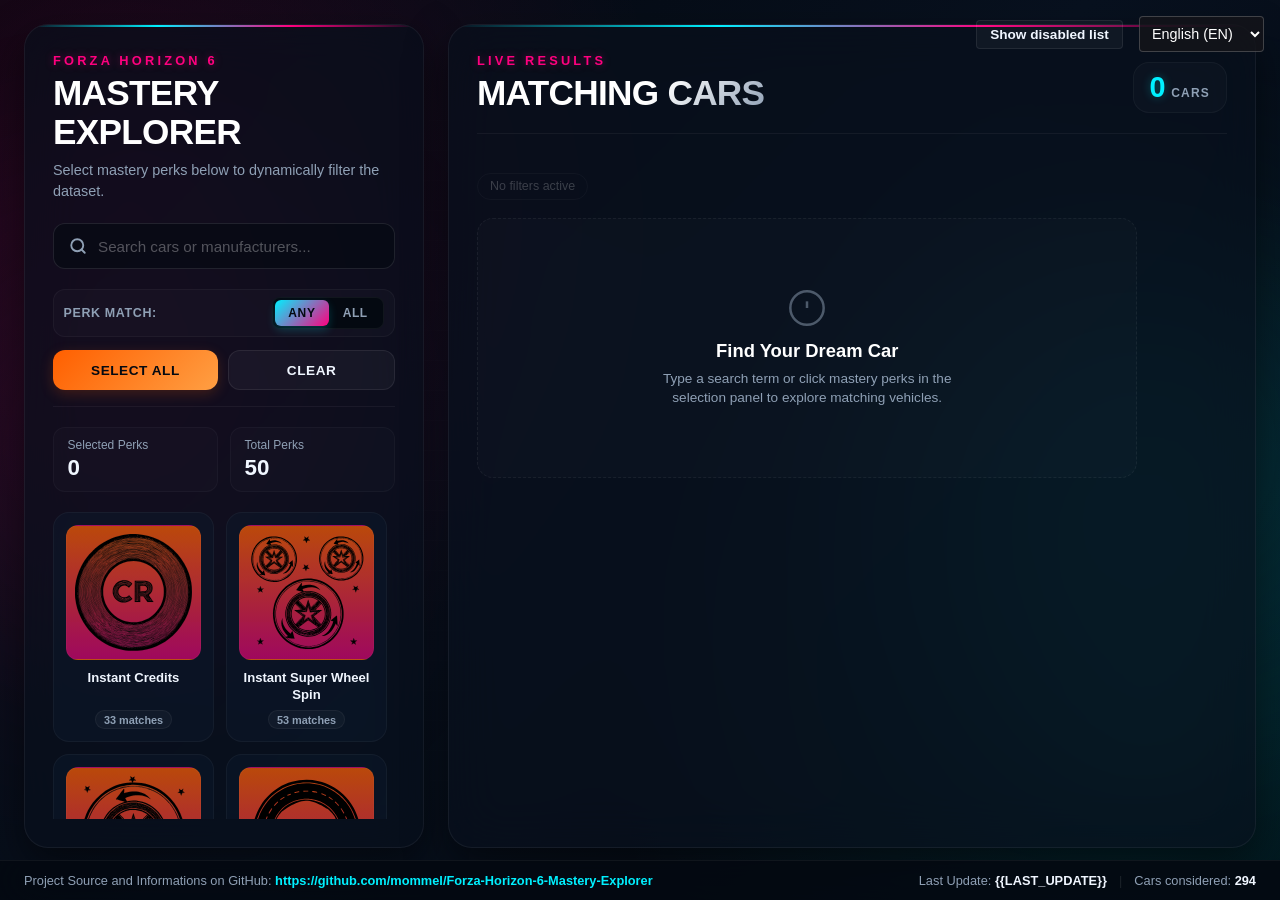
==== src/index.html @ f473c802 "feat: implement car hiding feature using local storage" ====
<!DOCTYPE html>
<html lang="en">

<head>
  <meta charset="UTF-8">
  <meta name="viewport" content="width=device-width, initial-scale=1.0">
  <title data-i18n="ui.appTitle">Forza Horizon 6 Mastery Explorer</title>
  <link rel="stylesheet" href="./styles.css">
</head>

<body>
  <div class="background-glow background-glow-left"></div>
  <div class="background-glow background-glow-right"></div>

  <div class="language-select-container">
    <button id="show-disabled-list" class="toolbar-button-secondary" data-i18n="ui.showDisabledList" style="margin-right: 0.75rem; padding: 0.4rem 0.8rem; border-radius: 4px; font-size: 0.85rem; cursor: pointer; font-family: 'Outfit', sans-serif; font-weight: 600;">Show disabled list</button>
    <select id="language-select" aria-label="Select language">
      <option value="en">English (EN)</option>
      <option value="de">Deutsch (DE)</option>
      <option value="it">Italiano (IT)</option>
      <option value="jp">日本語 (JP)</option>
      <option value="es">Español (ES)</option>
      <option value="cn">中文 (CN)</option>
    </select>
  </div>

  <main class="app-shell">
    <section class="panel selection-panel">
      <div class="panel-header">
        <p class="eyebrow" data-i18n="ui.appTitle">Forza Horizon 6</p>
        <h1 data-i18n="ui.appSubtitle">Mastery Explorer</h1>
        <p class="panel-copy" data-i18n="ui.appDescription">
          Select mastery perks below to dynamically filter the dataset.
        </p>
      </div>

      <div class="search-container">
        <input type="search" id="car-search" placeholder="Search cars or manufacturers..."
          data-i18n-placeholder="ui.searchPlaceholder" aria-label="Search cars">
        <svg class="search-icon" viewBox="0 0 24 24" width="18" height="18" fill="none" stroke="currentColor"
          stroke-width="2.5" stroke-linecap="round" stroke-linejoin="round">
          <circle cx="11" cy="11" r="8"></circle>
          <line x1="21" y1="21" x2="16.65" y2="16.65"></line>
        </svg>
      </div>

      <div class="toolbar-section">
        <div class="filter-mode-container">
          <span class="mode-label" data-i18n="ui.perkMatch">Perk Match:</span>
          <div class="toggle-group" role="radiogroup" aria-label="Filter match mode">
            <button id="mode-any" class="toggle-button active" type="button" role="radio" aria-checked="true"
              data-i18n="ui.modeAny">ANY</button>
            <button id="mode-all" class="toggle-button" type="button" role="radio" aria-checked="false"
              data-i18n="ui.modeAll">ALL</button>
          </div>
        </div>
        <div class="selection-toolbar">
          <button id="select-all" class="toolbar-button" type="button" data-i18n="ui.selectAll">Select All</button>
          <button id="clear-all" class="toolbar-button toolbar-button-secondary" type="button"
            data-i18n="ui.clearAll">Clear</button>
        </div>
      </div>

      <div class="selection-stats">
        <div class="stat-chip">
          <span class="stat-label" data-i18n="ui.selectedPerks">Selected Perks</span>
          <strong id="active-count">0</strong>
        </div>
        <div class="stat-chip">
          <span class="stat-label" data-i18n="ui.totalPerks">Total Perks</span>
          <strong id="total-icons">0</strong>
        </div>
      </div>

      <div id="icon-grid" class="icon-grid" aria-label="Mastery selection buttons"></div>
    </section>

    <section class="panel output-panel">
      <div class="panel-header output-header">
        <div>
          <p class="eyebrow" data-i18n="ui.liveResults">Live Results</p>
          <h2 data-i18n="ui.matchingCars">Matching Cars</h2>
        </div>
        <div class="results-summary">
          <span id="results-count">0</span>
          <small data-i18n="ui.cars">cars</small>
        </div>
      </div>

      <div id="active-filters" class="active-filters"></div>
      <div id="results" class="results-grid"></div>
    </section>
  </main>

  <div id="disabled-cars-overlay" class="panel-overlay" style="display: none;"></div>
  <div id="disabled-cars-panel" class="panel selection-panel" style="display: none; position: fixed; top: 50%; left: 50%; transform: translate(-50%, -50%); z-index: 101; max-height: 80vh; overflow-y: auto; width: 500px; box-shadow: var(--shadow);">
    <div class="panel-header" style="display: flex; justify-content: space-between; align-items: center; margin-bottom: 1rem;">
      <div>
        <p class="eyebrow" data-i18n="ui.appTitle">Forza Horizon 6</p>
        <h2 data-i18n="ui.disabledCars" style="font-size: 1.5rem;">Disabled Cars</h2>
      </div>
      <button id="close-disabled-list" style="background: none; border: none; color: var(--muted); font-size: 2rem; cursor: pointer; transition: color 0.2s ease;">&times;</button>
    </div>
    <div id="disabled-cars-list" style="display: flex; flex-direction: column; gap: 0.5rem;"></div>
  </div>

  <template id="car-card-template">
    <article class="car-card">
      <div class="car-card-info">
        <h3 class="car-name"></h3>
        <div class="car-year"></div>
      </div>
      <div class="car-masteries-container">
        <h4 class="mastery-grid-title" data-i18n="ui.carMasteryTree">Car Mastery Tree</h4>
        <div class="car-masteries" aria-label="Car masteries grid"></div>
      </div>
    </article>
  </template>

  <footer class="app-footer">
    <div class="footer-left">
      <span data-i18n="ui.projectSource">Project Source and Informations on GitHub:</span>
      <a href="https://github.com/mommel/Forza-Horizon-6-Mastery-Explorer" target="_blank" rel="noopener">
        https://github.com/mommel/Forza-Horizon-6-Mastery-Explorer
      </a>
    </div>
    <div class="footer-right">
      <span><span data-i18n="ui.lastUpdate">Last Update:</span> <strong>{{LAST_UPDATE}}</strong></span>
      <span class="footer-separator">|</span>
      <span><span data-i18n="ui.carsConsidered">Cars considered:</span> <strong id="footer-car-count">0</strong></span>
    </div>
  </footer>

  <script type="module" src="./app.js"></script>
</body>

</html>
---- src/styles.css ----
:root {
  color-scheme: dark;
  --bg: #040911;
  --bg-panel: rgba(8, 16, 28, 0.65);
  --bg-card: rgba(14, 28, 48, 0.45);
  --bg-tile: rgba(20, 38, 64, 0.5);
  --border-light: rgba(0, 240, 255, 0.1);
  --border-strong: rgba(0, 240, 255, 0.25);
  --text: #f0f6ff;
  --muted: #8fa0b5;
  --neon-orange: #ff5f00;
  --neon-orange-rgb: 255, 95, 0;
  --neon-cyan: #00f0ff;
  --neon-cyan-rgb: 0, 240, 255;
  --neon-pink: #ff007f;
  --neon-pink-rgb: 255, 0, 127;
  --gold: #ffcc00;

  --shadow: 0 16px 40px rgba(0, 0, 0, 0.5);
  --neon-glow-cyan: 0 0 15px rgba(0, 240, 255, 0.35);
  --neon-glow-orange: 0 0 15px rgba(255, 95, 0, 0.35);
  --neon-glow-pink: 0 0 15px rgba(255, 0, 127, 0.35);

  --radius-xl: 24px;
  --radius-lg: 16px;
  --radius-md: 12px;
  --radius-sm: 8px;
  --selection-width: 400px;
  --card-padding: 1.15rem;
  --mastery-width: 170px;
  --card-width: calc(var(--mastery-width) + (var(--card-padding) * 2));
}

* {
  box-sizing: border-box;
  margin: 0;
  padding: 0;
}

body {
  font-family: 'Inter', -apple-system, BlinkMacSystemFont, "Segoe UI", Roboto, sans-serif;
  background-color: var(--bg);
  background-image:
    radial-gradient(circle at 10% 20%, rgba(255, 0, 127, 0.12) 0%, transparent 40%),
    radial-gradient(circle at 90% 80%, rgba(0, 240, 255, 0.12) 0%, transparent 40%),
    linear-gradient(135deg, #03070d 0%, #08111f 50%, #03070d 100%);
  color: var(--text);
  height: 100vh;
  min-height: 100vh;
  overflow: hidden;
  position: relative;
  display: flex;
  flex-direction: column;
}

/* Carbon grid texture background */
body::before {
  content: "";
  position: fixed;
  inset: 0;
  background:
    linear-gradient(rgba(255, 255, 255, 0.015) 1px, transparent 1px),
    linear-gradient(90deg, rgba(255, 255, 255, 0.015) 1px, transparent 1px);
  background-size: 30px 30px;
  mask-image: radial-gradient(circle at center, black, transparent 80%);
  pointer-events: none;
  z-index: 1;
}

/* Ambient glow blobs */
.background-glow {
  position: fixed;
  width: 45rem;
  height: 45rem;
  border-radius: 50%;
  filter: blur(100px);
  opacity: 0.25;
  pointer-events: none;
  z-index: 0;
  animation: float-glow 20s infinite alternate ease-in-out;
}

.background-glow-left {
  left: -15rem;
  top: 10%;
  background: radial-gradient(circle, rgba(255, 0, 127, 0.5) 0%, transparent 70%);
}

.background-glow-right {
  right: -15rem;
  bottom: 10%;
  background: radial-gradient(circle, rgba(0, 240, 255, 0.5) 0%, transparent 70%);
  animation-delay: -10s;
}

@keyframes float-glow {
  0% {
    transform: translate(0, 0) scale(1);
  }

  100% {
    transform: translate(50px, 30px) scale(1.1);
  }
}

/* Main Layout Shell */
.app-shell {
  position: relative;
  z-index: 2;
  display: grid;
  grid-template-columns: var(--selection-width) minmax(0, 1fr);
  gap: 1.5rem;
  flex: 1;
  min-height: 0;
  padding: 1.5rem 1.5rem 0.75rem 1.5rem;
  box-sizing: border-box;
}

/* Glassmorphic Panel Design */
.panel {
  position: relative;
  background: var(--bg-panel);
  backdrop-filter: blur(25px);
  -webkit-backdrop-filter: blur(25px);
  border: 1px solid rgba(255, 255, 255, 0.06);
  border-radius: var(--radius-xl);
  box-shadow: var(--shadow);
  overflow: hidden;
  display: flex;
  flex-direction: column;
  height: 100%;
  min-height: 0;
}

/* Premium gradient top-glow line on panels */
.panel::before {
  content: "";
  position: absolute;
  top: 0;
  left: 0;
  right: 0;
  height: 2px;
  background: linear-gradient(90deg, transparent, var(--neon-cyan), var(--neon-pink), transparent);
  pointer-events: none;
}

.selection-panel {
  padding: 1.75rem;
}

.output-panel {
  padding: 1.75rem 1.75rem 1.5rem 1.75rem;
}

/* Typography */
.panel-header {
  margin-bottom: 1.25rem;
}

.eyebrow {
  font-family: 'Outfit', sans-serif;
  font-size: 0.8rem;
  font-weight: 800;
  text-transform: uppercase;
  letter-spacing: 0.25em;
  color: var(--neon-pink);
  margin-bottom: 0.4rem;
  text-shadow: 0 0 8px rgba(255, 0, 127, 0.4);
}

h1,
h2 {
  font-family: 'Outfit', sans-serif;
  font-weight: 900;
  font-size: 2.2rem;
  line-height: 1.1;
  letter-spacing: -0.02em;
  text-transform: uppercase;
  background: linear-gradient(135deg, #ffffff 60%, var(--muted));
  -webkit-background-clip: text;
  -webkit-text-fill-color: transparent;
}

.panel-copy {
  font-size: 0.9rem;
  color: var(--muted);
  line-height: 1.5;
  margin-top: 0.5rem;
}

/* Search Bar styling */
.search-container {
  position: relative;
  margin-bottom: 1.25rem;
}

.search-container input {
  width: 100%;
  padding: 0.85rem 1rem 0.85rem 2.75rem;
  border-radius: var(--radius-md);
  border: 1px solid rgba(255, 255, 255, 0.1);
  background: rgba(4, 9, 17, 0.6);
  color: var(--text);
  font-family: inherit;
  font-size: 0.95rem;
  transition: all 0.25s ease;
}

.search-container input:focus {
  outline: none;
  border-color: var(--neon-cyan);
  box-shadow: 0 0 0 1px var(--neon-cyan), 0 0 15px rgba(0, 240, 255, 0.15);
  background: rgba(8, 16, 28, 0.8);
}

.search-container input::placeholder {
  color: rgba(255, 255, 255, 0.3);
}

.search-icon {
  position: absolute;
  left: 1rem;
  top: 50%;
  transform: translateY(-50%);
  color: var(--muted);
  pointer-events: none;
  transition: color 0.25s ease;
}

.search-container input:focus+.search-icon {
  color: var(--neon-cyan);
  filter: drop-shadow(0 0 4px rgba(0, 240, 255, 0.4));
}

/* Toolbar Controls Section */
.toolbar-section {
  display: flex;
  flex-direction: column;
  gap: 0.85rem;
  margin-bottom: 1.25rem;
  padding-bottom: 1rem;
  border-bottom: 1px solid rgba(255, 255, 255, 0.05);
}

/* Filter Mode Toggle (ANY vs ALL) */
.filter-mode-container {
  display: flex;
  justify-content: space-between;
  align-items: center;
  background: rgba(255, 255, 255, 0.02);
  border: 1px solid rgba(255, 255, 255, 0.04);
  padding: 0.45rem 0.6rem;
  border-radius: var(--radius-md);
}

.mode-label {
  font-family: 'Outfit', sans-serif;
  font-weight: 700;
  font-size: 0.78rem;
  text-transform: uppercase;
  color: var(--muted);
  letter-spacing: 0.05em;
}

.toggle-group {
  display: flex;
  background: #040911;
  padding: 2px;
  border-radius: var(--radius-sm);
  border: 1px solid rgba(255, 255, 255, 0.05);
}

.toggle-button {
  background: transparent;
  border: none;
  color: var(--muted);
  padding: 0.35rem 0.85rem;
  font-family: 'Outfit', sans-serif;
  font-weight: 800;
  font-size: 0.75rem;
  letter-spacing: 0.05em;
  border-radius: calc(var(--radius-sm) - 2px);
  cursor: pointer;
  transition: all 0.2s cubic-bezier(0.4, 0, 0.2, 1);
}

.toggle-button.active {
  background: linear-gradient(135deg, var(--neon-cyan), var(--neon-pink));
  color: #040911;
  box-shadow: 0 4px 10px rgba(0, 240, 255, 0.2);
}

/* Selection Buttons (Select All / Clear) */
.selection-toolbar {
  display: flex;
  gap: 0.65rem;
}

.toolbar-button {
  flex: 1;
  border: none;
  outline: none;
  font-family: 'Outfit', sans-serif;
  font-weight: 800;
  font-size: 0.85rem;
  text-transform: uppercase;
  letter-spacing: 0.04em;
  padding: 0.7rem;
  border-radius: var(--radius-md);
  cursor: pointer;
  transition: all 0.2s ease;
  background: linear-gradient(135deg, var(--neon-orange), #ff9f43);
  color: #040911;
  box-shadow: 0 4px 14px rgba(255, 95, 0, 0.2);
}

.toolbar-button:hover {
  transform: translateY(-1.5px);
  box-shadow: 0 6px 18px rgba(255, 95, 0, 0.35);
}

.toolbar-button-secondary {
  background: rgba(255, 255, 255, 0.04);
  border: 1px solid rgba(255, 255, 255, 0.08);
  color: var(--text);
  box-shadow: none;
}

.toolbar-button-secondary:hover {
  background: rgba(255, 255, 255, 0.08);
  border-color: rgba(255, 255, 255, 0.15);
  box-shadow: none;
}

/* Selection Stats Grid */
.selection-stats {
  display: flex;
  gap: 0.75rem;
  margin-bottom: 1.25rem;
}

.stat-chip {
  flex: 1;
  padding: 0.65rem 0.85rem;
  border-radius: var(--radius-md);
  border: 1px solid rgba(255, 255, 255, 0.03);
  background: rgba(255, 255, 255, 0.015);
  display: flex;
  flex-direction: column;
}

.stat-label {
  font-size: 0.75rem;
  color: var(--muted);
  margin-bottom: 0.15rem;
}

.stat-chip strong {
  font-family: 'Outfit', sans-serif;
  font-size: 1.4rem;
  font-weight: 800;
  color: var(--text);
}

/* Perk Selection Icons Grid */
.icon-grid {
  display: grid;
  grid-template-columns: repeat(2, minmax(0, 1fr));
  gap: 0.75rem;
  flex: 1 1 0%;
  min-height: 0;
  overflow-y: auto;
  padding-right: 0.5rem;
  align-content: start;
}

.icon-button {
  position: relative;
  display: flex;
  flex-direction: column;
  border: 1px solid rgba(255, 255, 255, 0.04);
  border-radius: var(--radius-lg);
  background: var(--bg-card);
  color: var(--text);
  text-align: left;
  padding: 0.75rem;
  cursor: pointer;
  transition: all 0.25s cubic-bezier(0.4, 0, 0.2, 1);
  animation: slide-in-element 0.4s ease both;
}

.icon-button::before {
  content: "";
  position: absolute;
  inset: 0;
  border-radius: inherit;
  border: 1px solid transparent;
  pointer-events: none;
  transition: all 0.25s ease;
}

.icon-button:hover {
  transform: translateY(-2px);
  background: rgba(20, 38, 64, 0.35);
  box-shadow: 0 8px 24px rgba(0, 0, 0, 0.3);
}

.icon-button:hover::before {
  border-color: rgba(0, 240, 255, 0.2);
}

/* Active buttons in Left Selection grid */
.icon-button.active {
  background: linear-gradient(180deg, rgba(255, 95, 0, 0.12), rgba(255, 0, 127, 0.05)), var(--bg-card);
  box-shadow: 0 10px 25px rgba(255, 95, 0, 0.15);
}

.icon-button.active::before {
  border-color: var(--neon-orange);
}

.icon-button img {
  width: 100%;
  aspect-ratio: 1;
  object-fit: contain;
  border-radius: var(--radius-md);
  background: linear-gradient(180deg, rgba(255, 94, 0, 0.719), rgba(255, 0, 128, 0.61)), var(--bg-card);
  border: 1px solid rgba(255, 255, 255, 0.03);
  padding: 0.5rem;
  transition: transform 0.25s ease;
}

.icon-button:hover img {
  transform: scale(1.04);
}

.icon-button.active img {
  border-color: rgba(255, 95, 0, 0.25);
  box-shadow: var(--neon-glow-orange);
}

.icon-copy {
  display: flex;
  justify-content: center;
  text-align: center;
  margin-top: 0.65rem;
  width: 100%;
}

.icon-copy>div {
  display: flex;
  flex-direction: column;
  align-items: center;
  width: 100%;
}

.icon-title {
  display: block;
  font-size: 0.82rem;
  font-weight: 700;
  line-height: 1.25;
  color: var(--text);
  min-height: 2.1rem;
  text-align: center;
}

.icon-meta {
  display: inline-block;
  margin-top: 0.4rem;
  padding: 0.15rem 0.5rem;
  border-radius: 99px;
  background: rgba(255, 255, 255, 0.03);
  border: 1px solid rgba(255, 255, 255, 0.05);
  color: var(--muted);
  font-size: 0.68rem;
  font-weight: 600;
}

.icon-button.active .icon-meta {
  background: rgba(255, 95, 0, 0.15);
  border-color: rgba(255, 95, 0, 0.2);
  color: #ffd8c2;
}

/* Output Panel Header & Stats */
.output-header {
  display: flex;
  justify-content: space-between;
  align-items: flex-end;
  gap: 1rem;
  border-bottom: 1px solid rgba(255, 255, 255, 0.05);
  padding-bottom: 1.25rem;
}

.results-summary {
  display: flex;
  align-items: baseline;
  gap: 0.35rem;
  background: rgba(255, 255, 255, 0.02);
  border: 1px solid rgba(255, 255, 255, 0.04);
  padding: 0.5rem 1rem;
  border-radius: var(--radius-lg);
}

.results-summary span {
  font-family: 'Outfit', sans-serif;
  font-size: 1.8rem;
  font-weight: 900;
  color: var(--neon-cyan);
  text-shadow: 0 0 10px rgba(0, 240, 255, 0.3);
}

.results-summary small {
  font-family: 'Outfit', sans-serif;
  font-size: 0.75rem;
  font-weight: 700;
  text-transform: uppercase;
  color: var(--muted);
  letter-spacing: 0.1em;
}

/* Filter Chips Area */
.active-filters {
  display: flex;
  flex-wrap: wrap;
  gap: 0.45rem;
  margin: 1rem 0;
  min-height: 2rem;
  align-items: center;
}

.filter-chip {
  display: inline-flex;
  align-items: center;
  gap: 0.45rem;
  padding: 0.35rem 0.75rem;
  border-radius: 99px;
  font-size: 0.78rem;
  font-weight: 600;
  font-family: inherit;
  border: 1px solid transparent;
  transition: all 0.2s ease;
}

.filter-chip.empty-hint {
  background: transparent;
  border-color: rgba(255, 255, 255, 0.03);
  color: rgba(255, 255, 255, 0.2);
  font-weight: 400;
}

.filter-chip.active-chip {
  background: rgba(0, 240, 255, 0.06);
  border-color: rgba(0, 240, 255, 0.15);
  color: #d1f8ff;
  cursor: pointer;
}

.filter-chip.search-chip {
  background: rgba(255, 0, 127, 0.06);
  border-color: rgba(255, 0, 127, 0.15);
  color: #ffdceb;
}

.filter-chip.active-chip:hover {
  background: rgba(0, 240, 255, 0.15);
  border-color: rgba(0, 240, 255, 0.3);
  transform: translateY(-1px);
}

.filter-chip.search-chip:hover {
  background: rgba(255, 0, 127, 0.15);
  border-color: rgba(255, 0, 127, 0.3);
}

.remove-filter-btn {
  font-size: 1rem;
  font-weight: bold;
  color: var(--muted);
  display: inline-block;
  line-height: 1;
}

.filter-chip.active-chip:hover .remove-filter-btn {
  color: #ffffff;
}

/* Results Grid Scroll Container */
.results-grid {
  display: grid;
  grid-template-columns: repeat(auto-fill, var(--card-width));
  gap: 1.25rem;
  flex: 1 1 0%;
  min-height: 0;
  overflow-y: auto;
  padding-right: 0.5rem;
  align-content: start;
}

.manufacturer-header {
  grid-column: 1 / -1;
  margin-top: 2.25rem;
  margin-bottom: 1.25rem;
  display: flex;
  flex-direction: column;
  gap: 0.5rem;
}

.manufacturer-header:first-of-type {
  margin-top: 0.75rem;
}

.manufacturer-title {
  font-family: 'Outfit', sans-serif;
  font-size: 2rem;
  font-weight: 900;
  text-transform: uppercase;
  color: #ffffff;
}

.manufacturer-underline {
  height: 8px;
  background-color: #ffffff;
  width: calc(3 * var(--card-width) + 2.5rem);
  max-width: 100%;
  border-radius: 4px;
}

/* Car Cards */
.car-card {
  display: flex;
  flex-direction: column;
  justify-content: space-between;
  width: var(--card-width);
  border-radius: var(--radius-lg);
  border: 1px solid rgba(255, 255, 255, 0.04);
  background: linear-gradient(180deg, rgba(255, 255, 255, 0.02) 0%, transparent 100%), var(--bg-card);
  padding: var(--card-padding);
  position: relative;
  transition: all 0.25s cubic-bezier(0.4, 0, 0.2, 1);
  animation: slide-in-element 0.35s ease both;
  box-sizing: border-box;
}

.car-card::before {
  content: "";
  position: absolute;
  inset: 0;
  border-radius: inherit;
  border: 1px solid transparent;
  pointer-events: none;
  transition: all 0.25s ease;
}

.car-card:hover {
  transform: scale(1.02);
  box-shadow: 0 12px 30px rgba(0, 0, 0, 0.4);
  background: var(--bg-tile);
}

.car-card:hover::before {
  border-color: rgba(255, 255, 255, 0.08);
}

/* Layout split inside car card */
.car-card-info {
  margin-bottom: 1.15rem;
}

.car-year {
  font-family: 'Outfit', sans-serif;
  font-weight: 800;
  font-size: 0.85rem;
  color: #ffd8c2;
  text-align: right;
  margin-top: 0.35rem;
}

.car-name {
  font-family: 'Outfit', sans-serif;
  font-weight: 700;
  font-size: 1.15rem;
  letter-spacing: -0.01em;
  color: #ffffff;
  line-height: 1.25;
}

/* Mastery grid section inside card */
.car-masteries-container {
  border-top: 1px solid rgba(255, 255, 255, 0.05);
  padding-top: 0.85rem;
}

.mastery-grid-title {
  font-family: 'Outfit', sans-serif;
  font-size: 0.68rem;
  font-weight: 800;
  text-transform: uppercase;
  color: var(--muted);
  letter-spacing: 0.08em;
  margin-bottom: 0.65rem;
}

/* 4x4 interactive grid style */
.car-masteries {
  display: grid;
  grid-template-columns: repeat(4, minmax(0, 1fr));
  gap: 6px;
  width: var(--mastery-width);
}

.mastery-slot {
  aspect-ratio: 1;
  border-radius: var(--radius-sm);
  display: flex;
  align-items: center;
  justify-content: center;
  position: relative;
  transition: all 0.2s cubic-bezier(0.4, 0, 0.2, 1);
  box-sizing: border-box;
  min-width: 0;
  overflow: hidden;
}

.mastery-slot.empty-slot {
  background: rgba(255, 255, 255, 0.01);
  border: 1px dashed rgba(255, 255, 255, 0.04);
}

.mastery-slot.empty-slot .empty-dot {
  width: 3px;
  height: 3px;
  background-color: rgba(255, 255, 255, 0.1);
  border-radius: 50%;
}

.mastery-slot.occupied {
  background: rgba(255, 255, 255, 0.85);
  border: 1px solid rgba(255, 255, 255, 0.3);
  cursor: pointer;
  box-shadow: inset 0 1px 2px rgba(255, 255, 255, 0.5), 0 2px 4px rgba(0, 0, 0, 0.1);
}

.mastery-slot.occupied img {
  width: 80%;
  height: 80%;
  object-fit: contain;
  padding: 2px;
  opacity: 0.8;
  transition: all 0.2s ease;
}

/* Highlight matching perks */
.mastery-slot.occupied.active {
  background: #ffd8c2;
  border-color: var(--neon-orange);
  box-shadow: 0 0 12px rgba(255, 95, 0, 0.4), inset 0 1px 2px rgba(255, 255, 255, 0.6);
}

.mastery-slot.occupied.active img {
  opacity: 1;
}

.mastery-slot.occupied:hover {
  transform: scale(1.12);
  z-index: 5;
  background: #ffffff;
  border-color: rgba(255, 255, 255, 0.5);
  box-shadow: 0 4px 10px rgba(0, 0, 0, 0.2);
}

.mastery-slot.occupied.active:hover {
  background: #ffc4a3;
  border-color: var(--neon-orange);
  box-shadow: 0 0 16px rgba(255, 95, 0, 0.6);
}

.mastery-slot.occupied:hover img {
  opacity: 1;
}

.asset-missing {
  opacity: 0.15;
}

/* Empty Welcoming State */
.empty-state {
  grid-column: 1 / -1;
  display: flex;
  align-items: center;
  justify-content: center;
  text-align: center;
  min-height: 260px;
  background: rgba(255, 255, 255, 0.015);
  border: 1px dashed rgba(255, 255, 255, 0.06);
  border-radius: var(--radius-lg);
  padding: 2rem;
}

.empty-state-content {
  display: flex;
  flex-direction: column;
  align-items: center;
  max-width: 320px;
}

.empty-state-icon {
  margin-bottom: 0.75rem;
  width: 40px;
  height: 40px;
  color: var(--muted);
  opacity: 0.5;
}

.empty-state strong {
  font-family: 'Outfit', sans-serif;
  font-size: 1.15rem;
  font-weight: 700;
  margin-bottom: 0.4rem;
  color: #ffffff;
}

.empty-state p {
  color: var(--muted);
  font-size: 0.85rem;
  line-height: 1.45;
}

/* Scrollbar Customization */
::-webkit-scrollbar {
  width: 6px;
  height: 6px;
}

::-webkit-scrollbar-thumb {
  background: rgba(255, 255, 255, 0.06);
  border-radius: 99px;
  border: 1px solid transparent;
  background-clip: padding-box;
}

::-webkit-scrollbar-thumb:hover {
  background: rgba(0, 240, 255, 0.2);
  border-radius: 99px;
}

::-webkit-scrollbar-track {
  background: transparent;
}

/* Animations */
@keyframes slide-in-element {
  from {
    opacity: 0;
    transform: translateY(15px);
  }

  to {
    opacity: 1;
    transform: translateY(0);
  }
}

/* Responsive Styles */
@media (max-width: 980px) {
  body {
    overflow: auto;
    height: auto;
  }

  .app-shell {
    grid-template-columns: 1fr;
    height: auto;
    max-height: none;
    padding: 1rem;
    gap: 1rem;
    flex: none;
  }

  .panel {
    height: auto;
    min-height: 0;
  }

  .selection-panel {
    max-height: none;
  }

  .icon-grid {
    max-height: 400px;
    overflow-y: auto;
  }

  .results-grid {
    max-height: 600px;
    overflow-y: auto;
  }

  .app-footer {
    flex-direction: column;
    gap: 0.75rem;
    text-align: center;
    padding: 1.25rem 1rem;
  }
}

@media (max-width: 600px) {
  .app-shell {
    padding: 0.75rem;
  }

  .selection-panel,
  .output-panel {
    padding: 1.25rem;
  }

  h1,
  h2 {
    font-size: 1.8rem;
  }

  .icon-grid {
    grid-template-columns: 1fr;
  }

  .results-grid {
    grid-template-columns: 1fr;
  }

  .toolbar-section {
    flex-direction: column;
  }
}

/* Footer styling */
.app-footer {
  position: relative;
  z-index: 3;
  width: 100%;
  padding: 0.75rem 1.5rem;
  background: rgba(4, 9, 17, 0.85);
  backdrop-filter: blur(25px);
  -webkit-backdrop-filter: blur(25px);
  border-top: 1px solid rgba(255, 255, 255, 0.05);
  display: flex;
  justify-content: space-between;
  align-items: center;
  font-size: 0.8rem;
  color: var(--muted);
  box-sizing: border-box;
  font-family: 'Outfit', sans-serif;
}

.app-footer a {
  color: var(--neon-cyan);
  text-decoration: none;
  font-weight: 700;
  transition: all 0.2s ease;
}

.app-footer a:hover {
  color: var(--neon-pink);
  text-shadow: 0 0 8px rgba(255, 0, 127, 0.5);
}

.footer-right {
  display: flex;
  align-items: center;
  gap: 0.75rem;
}

.footer-separator {
  color: rgba(255, 255, 255, 0.1);
}

.footer-right strong {
  color: var(--text);
}

.language-select-container {
  position: absolute;
  top: 1rem;
  right: 1rem;
  z-index: 100;
}

.language-select-container select {
  background: rgba(20, 20, 25, 0.8);
  color: #fff;
  border: 1px solid rgba(255, 255, 255, 0.2);
  padding: 0.5rem;
  border-radius: 4px;
  font-size: 0.9rem;
  cursor: pointer;
}
/* Disabled Cars Overlay */
.panel-overlay { position: fixed; inset: 0; background: rgba(0, 0, 0, 0.6); backdrop-filter: blur(5px); -webkit-backdrop-filter: blur(5px); z-index: 100; }

/* Hide Car Button */
.hide-car-btn { background: none; border: none; color: var(--muted); cursor: pointer; padding: 0.2rem; display: flex; align-items: center; justify-content: center; transition: all 0.2s ease; }
.hide-car-btn:hover { color: var(--neon-pink); transform: scale(1.1); }

.disabled-car-item { display: flex; align-items: center; justify-content: space-between; padding: 0.75rem 1rem; background: rgba(255, 255, 255, 0.03); border: 1px solid rgba(255, 255, 255, 0.05); border-radius: var(--radius-sm); }
.disabled-car-item .unhide-btn { background: none; border: none; color: var(--muted); cursor: pointer; padding: 0.3rem; display: flex; align-items: center; justify-content: center; transition: all 0.2s ease; }
.disabled-car-item .unhide-btn:hover { color: var(--neon-cyan); transform: scale(1.1); }
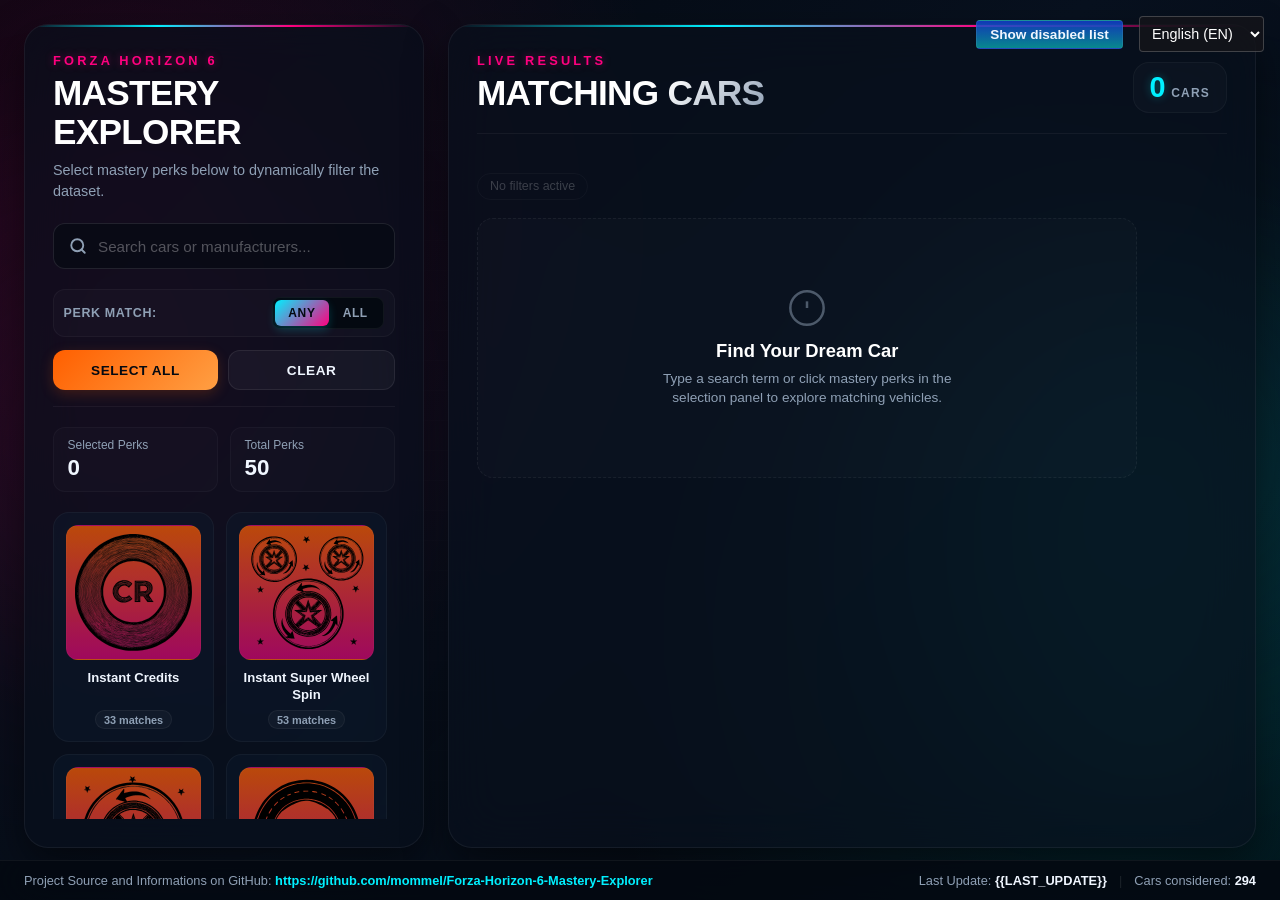
==== commit 07f518f9: "update style of disable cars button" ====
--- a/src/index.html
+++ b/src/index.html
@@ -13,7 +13,7 @@
   <div class="background-glow background-glow-right"></div>
 
   <div class="language-select-container">
-    <button id="show-disabled-list" class="toolbar-button-secondary" data-i18n="ui.showDisabledList" style="margin-right: 0.75rem; padding: 0.4rem 0.8rem; border-radius: 4px; font-size: 0.85rem; cursor: pointer; font-family: 'Outfit', sans-serif; font-weight: 600;">Show disabled list</button>
+    <button id="show-disabled-list" class="button-show-disabled-list toolbar-button-secondary" data-i18n="ui.showDisabledList">Show disabled list</button>
     <select id="language-select" aria-label="Select language">
       <option value="en">English (EN)</option>
       <option value="de">Deutsch (DE)</option>
--- a/src/styles.css
+++ b/src/styles.css
@@ -993,13 +993,73 @@
   font-size: 0.9rem;
   cursor: pointer;
 }
+
 /* Disabled Cars Overlay */
-.panel-overlay { position: fixed; inset: 0; background: rgba(0, 0, 0, 0.6); backdrop-filter: blur(5px); -webkit-backdrop-filter: blur(5px); z-index: 100; }
+.panel-overlay {
+  position: fixed;
+  inset: 0;
+  background: rgba(0, 0, 0, 0.6);
+  backdrop-filter: blur(5px);
+  -webkit-backdrop-filter: blur(5px);
+  z-index: 100;
+}
 
 /* Hide Car Button */
-.hide-car-btn { background: none; border: none; color: var(--muted); cursor: pointer; padding: 0.2rem; display: flex; align-items: center; justify-content: center; transition: all 0.2s ease; }
-.hide-car-btn:hover { color: var(--neon-pink); transform: scale(1.1); }
-
-.disabled-car-item { display: flex; align-items: center; justify-content: space-between; padding: 0.75rem 1rem; background: rgba(255, 255, 255, 0.03); border: 1px solid rgba(255, 255, 255, 0.05); border-radius: var(--radius-sm); }
-.disabled-car-item .unhide-btn { background: none; border: none; color: var(--muted); cursor: pointer; padding: 0.3rem; display: flex; align-items: center; justify-content: center; transition: all 0.2s ease; }
-.disabled-car-item .unhide-btn:hover { color: var(--neon-cyan); transform: scale(1.1); }
+.hide-car-btn {
+  background: none;
+  border: none;
+  color: var(--muted);
+  cursor: pointer;
+  padding: 0.2rem;
+  display: flex;
+  align-items: center;
+  justify-content: center;
+  transition: all 0.2s ease;
+}
+
+.hide-car-btn:hover {
+  color: var(--neon-pink);
+  transform: scale(1.1);
+}
+
+.disabled-car-item {
+  display: flex;
+  align-items: center;
+  justify-content: space-between;
+  padding: 0.75rem 1rem;
+  background: rgba(255, 255, 255, 0.03);
+  border: 1px solid rgba(255, 255, 255, 0.05);
+  border-radius: var(--radius-sm);
+}
+
+.disabled-car-item .unhide-btn {
+  background: none;
+  border: none;
+  color: var(--muted);
+  cursor: pointer;
+  padding: 0.3rem;
+  display: flex;
+  align-items: center;
+  justify-content: center;
+  transition: all 0.2s ease;
+}
+
+.disabled-car-item .unhide-btn:hover {
+  color: var(--neon-cyan);
+  transform: scale(1.1);
+}
+
+.button-show-disabled-list {
+  margin-right: 0.75rem;
+  padding: 0.4rem 0.8rem;
+  border-radius: 4px;
+  font-size: 0.85rem;
+  cursor: pointer;
+  font-weight: 600;
+  background: linear-gradient(180deg, rgba(19, 71, 241, 0.719), rgba(7, 209, 209, 0.61)), var(--bg-card);
+}
+
+.button-show-disabled-list:hover {
+  background: linear-gradient(180deg, rgba(19, 171, 241, 0.719), rgba(185, 60, 60, 0.61)), var(--bg-card);
+  transform: scale(1.1);
+}
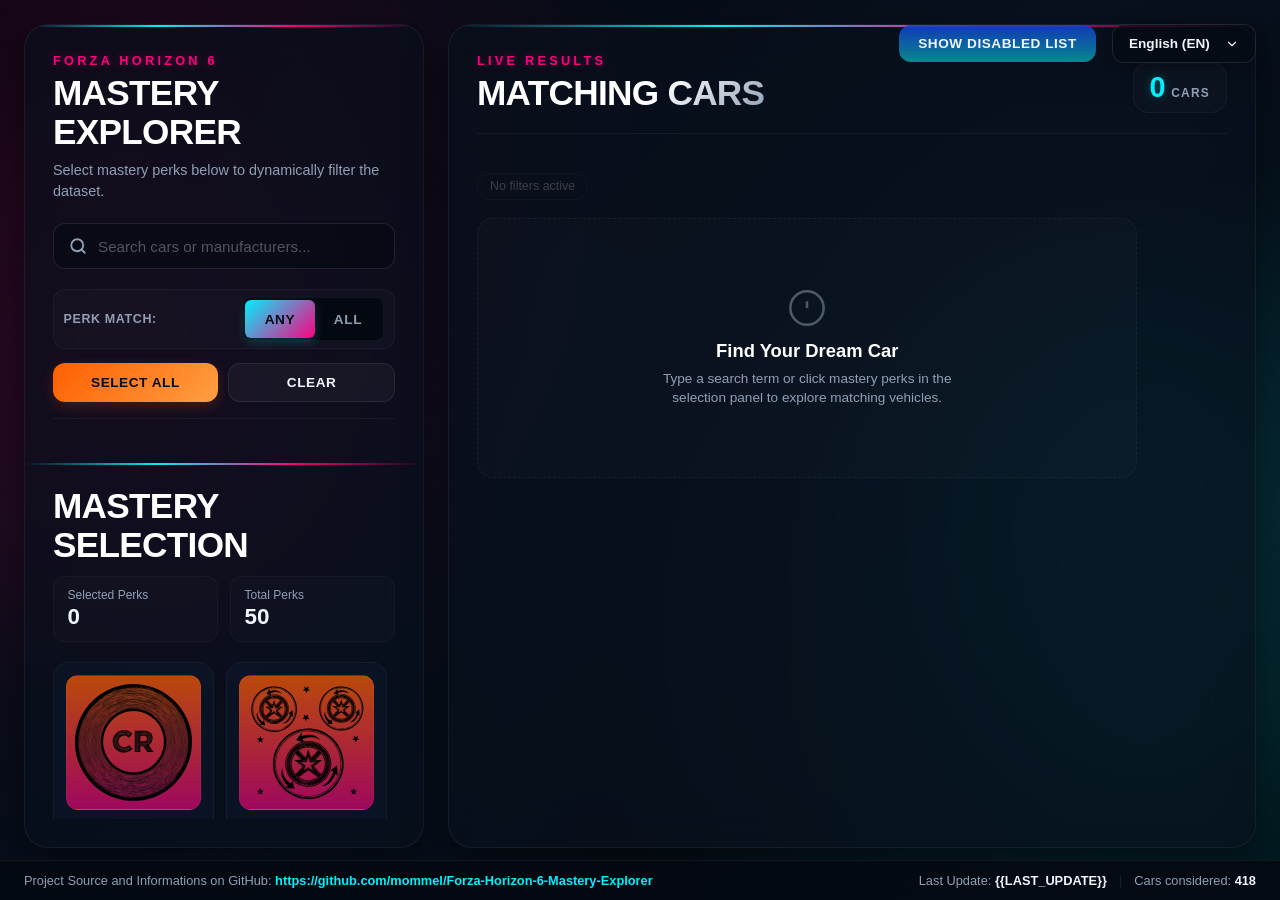
==== commit 43f49bbb: "feat: upates mobile view" ====
--- a/src/index.html
+++ b/src/index.html
@@ -11,6 +11,23 @@
 <body>
   <div class="background-glow background-glow-left"></div>
   <div class="background-glow background-glow-right"></div>
+
+  <button id="burger-menu-toggle" class="burger-menu-toggle" aria-label="Toggle menu" style="display: none;">
+    <svg viewBox="0 0 24 24" width="24" height="24" stroke="currentColor" stroke-width="2" fill="none" stroke-linecap="round" stroke-linejoin="round">
+      <line x1="3" y1="12" x2="21" y2="12"></line>
+      <line x1="3" y1="6" x2="21" y2="6"></line>
+      <line x1="3" y1="18" x2="21" y2="18"></line>
+    </svg>
+  </button>
+
+  <div id="mobile-drawer-overlay" class="drawer-overlay" style="display: none;"></div>
+  <aside id="mobile-drawer" class="mobile-drawer">
+    <div class="drawer-header">
+      <h2 data-i18n="ui.menuTitle" style="font-size: 1.5rem; margin: 0;">Menu</h2>
+      <button id="close-drawer" class="close-drawer-btn" aria-label="Close menu">&times;</button>
+    </div>
+    <div id="drawer-content" class="drawer-content"></div>
+  </aside>
 
   <div class="language-select-container">
     <button id="show-disabled-list" class="button-show-disabled-list toolbar-button-secondary" data-i18n="ui.showDisabledList">Show disabled list</button>
@@ -61,6 +78,8 @@
         </div>
       </div>
 
+      <div class="mastery-selection-header">
+        <h2 class="mastery-selection-title" data-i18n="ui.masterySelection">Mastery Selection</h2>
       <div class="selection-stats">
         <div class="stat-chip">
           <span class="stat-label" data-i18n="ui.selectedPerks">Selected Perks</span>
@@ -70,6 +89,7 @@
           <span class="stat-label" data-i18n="ui.totalPerks">Total Perks</span>
           <strong id="total-icons">0</strong>
         </div>
+      </div>
       </div>
 
       <div id="icon-grid" class="icon-grid" aria-label="Mastery selection buttons"></div>
@@ -93,7 +113,7 @@
   </main>
 
   <div id="disabled-cars-overlay" class="panel-overlay" style="display: none;"></div>
-  <div id="disabled-cars-panel" class="panel selection-panel" style="display: none; position: fixed; top: 50%; left: 50%; transform: translate(-50%, -50%); z-index: 101; max-height: 80vh; overflow-y: auto; width: 500px; box-shadow: var(--shadow);">
+  <div id="disabled-cars-panel" class="panel selection-panel" style="display: none; position: fixed; top: 50%; left: 50%; transform: translate(-50%, -50%); z-index: 101; max-height: 80vh; overflow-y: auto; width: 90%; max-width: 500px; box-shadow: var(--shadow);">
     <div class="panel-header" style="display: flex; justify-content: space-between; align-items: center; margin-bottom: 1rem;">
       <div>
         <p class="eyebrow" data-i18n="ui.appTitle">Forza Horizon 6</p>
--- a/src/styles.css
+++ b/src/styles.css
@@ -274,10 +274,11 @@
   background: transparent;
   border: none;
   color: var(--muted);
-  padding: 0.35rem 0.85rem;
+  padding: 0.7rem 1.2rem;
   font-family: 'Outfit', sans-serif;
   font-weight: 800;
-  font-size: 0.75rem;
+  font-size: 0.85rem;
+  text-transform: uppercase;
   letter-spacing: 0.05em;
   border-radius: calc(var(--radius-sm) - 2px);
   cursor: pointer;
@@ -387,6 +388,8 @@
   cursor: pointer;
   transition: all 0.25s cubic-bezier(0.4, 0, 0.2, 1);
   animation: slide-in-element 0.4s ease both;
+  touch-action: manipulation;
+  -webkit-tap-highlight-color: transparent;
 }
 
 .icon-button::before {
@@ -399,14 +402,24 @@
   transition: all 0.25s ease;
 }
 
-.icon-button:hover {
-  transform: translateY(-2px);
-  background: rgba(20, 38, 64, 0.35);
-  box-shadow: 0 8px 24px rgba(0, 0, 0, 0.3);
-}
-
-.icon-button:hover::before {
-  border-color: rgba(0, 240, 255, 0.2);
+@media (hover: hover) {
+  .icon-button:hover {
+    transform: translateY(-2px);
+    background: rgba(20, 38, 64, 0.35);
+    box-shadow: 0 8px 24px rgba(0, 0, 0, 0.3);
+  }
+
+  .icon-button:hover::before {
+    border-color: rgba(0, 240, 255, 0.2);
+  }
+}
+
+.icon-button:active {
+  transform: scale(0.98);
+}
+
+.icon-button:active::before {
+  border-color: rgba(255, 95, 0, 0.5);
 }
 
 /* Active buttons in Left Selection grid */
@@ -430,8 +443,10 @@
   transition: transform 0.25s ease;
 }
 
-.icon-button:hover img {
-  transform: scale(1.04);
+@media (hover: hover) {
+  .icon-button:hover img {
+    transform: scale(1.04);
+  }
 }
 
 .icon-button.active img {
@@ -979,19 +994,41 @@
 
 .language-select-container {
   position: absolute;
-  top: 1rem;
-  right: 1rem;
+  top: 1.5rem;
+  right: 1.5rem;
   z-index: 100;
+  display: flex;
+  align-items: center;
+  gap: 1rem;
 }
 
 .language-select-container select {
-  background: rgba(20, 20, 25, 0.8);
-  color: #fff;
-  border: 1px solid rgba(255, 255, 255, 0.2);
-  padding: 0.5rem;
-  border-radius: 4px;
-  font-size: 0.9rem;
+  background: rgba(4, 9, 17, 0.6);
+  color: var(--text);
+  border: 1px solid rgba(255, 255, 255, 0.1);
+  padding: 0.7rem 1rem;
+  border-radius: var(--radius-md);
+  font-family: inherit;
+  font-size: 0.85rem;
+  font-weight: 600;
   cursor: pointer;
+  outline: none;
+  transition: all 0.25s ease;
+  box-shadow: 0 4px 14px rgba(0, 0, 0, 0.2);
+  appearance: none;
+  -webkit-appearance: none;
+  -moz-appearance: none;
+  background-image: url("data:image/svg+xml;charset=UTF-8,%3Csvg xmlns='http://www.w3.org/2000/svg' viewBox='0 0 24 24' fill='none' stroke='%23f0f6ff' stroke-width='2' stroke-linecap='round' stroke-linejoin='round'%3E%3Cpolyline points='6 9 12 15 18 9'%3E%3C/polyline%3E%3C/svg%3E");
+  background-repeat: no-repeat;
+  background-position: right 1rem center;
+  background-size: 1em;
+  padding-right: 2.5rem;
+}
+
+.language-select-container select:focus {
+  border-color: var(--neon-cyan);
+  box-shadow: 0 0 0 1px var(--neon-cyan), 0 0 15px rgba(0, 240, 255, 0.15);
+  background-color: rgba(8, 16, 28, 0.8);
 }
 
 /* Disabled Cars Overlay */
@@ -1050,16 +1087,368 @@
 }
 
 .button-show-disabled-list {
-  margin-right: 0.75rem;
-  padding: 0.4rem 0.8rem;
-  border-radius: 4px;
+  padding: 0.7rem 1.2rem;
+  font-family: 'Outfit', sans-serif;
+  font-weight: 800;
   font-size: 0.85rem;
+  text-transform: uppercase;
+  letter-spacing: 0.04em;
+  border: none;
+  border-radius: var(--radius-md);
   cursor: pointer;
-  font-weight: 600;
+  transition: all 0.2s ease;
   background: linear-gradient(180deg, rgba(19, 71, 241, 0.719), rgba(7, 209, 209, 0.61)), var(--bg-card);
+  color: var(--text);
 }
 
 .button-show-disabled-list:hover {
   background: linear-gradient(180deg, rgba(19, 171, 241, 0.719), rgba(185, 60, 60, 0.61)), var(--bg-card);
-  transform: scale(1.1);
+  transform: translateY(-1.5px);
+  box-shadow: 0 6px 18px rgba(19, 171, 241, 0.35);
+}
+
+/* --- Mobile Improvements --- */
+
+/* Touch Action & Hover Fixes */
+.icon-button, .mastery-slot.occupied, .filter-chip {
+  touch-action: manipulation;
+}
+
+@media (hover: none) {
+  .icon-button:hover {
+    transform: none;
+    background: var(--bg-card);
+    box-shadow: none;
+  }
+  .icon-button:hover::before {
+    border-color: transparent;
+  }
+  .icon-button:hover img {
+    transform: none;
+  }
+  .icon-button:active {
+    transform: scale(0.96);
+  }
+  
+  .mastery-slot.occupied:hover {
+    transform: none;
+    background: rgba(255, 255, 255, 0.85);
+    border-color: rgba(255, 255, 255, 0.3);
+    box-shadow: inset 0 1px 2px rgba(255, 255, 255, 0.5), 0 2px 4px rgba(0, 0, 0, 0.1);
+    z-index: 1;
+  }
+  .mastery-slot.occupied.active:hover {
+    background: #ffd8c2;
+    border-color: var(--neon-orange);
+    box-shadow: 0 0 12px rgba(255, 95, 0, 0.4), inset 0 1px 2px rgba(255, 255, 255, 0.6);
+  }
+  .mastery-slot.occupied:active {
+    transform: scale(0.92);
+  }
+}
+
+/* Mastery Selection Title */
+.mastery-selection-header {
+  position: relative;
+  margin-top: 1.5rem;
+  padding-top: 1.5rem;
+}
+.mastery-selection-header::before {
+  content: "";
+  position: absolute;
+  top: 0;
+  left: -1.75rem;
+  right: -1.75rem;
+  height: 2px;
+  background: linear-gradient(90deg, transparent, var(--neon-cyan), var(--neon-pink), transparent);
+  pointer-events: none;
+}
+.mastery-selection-title {
+  margin-bottom: 0.75rem;
+}
+
+/* Burger Menu Desktop (Hidden) */
+.burger-menu-toggle {
+  display: none !important;
+}
+.drawer-overlay {
+  display: none !important;
+}
+.mobile-drawer {
+  display: none !important;
+}
+
+/* Mobile Layout Overrides */
+@media (max-width: 980px) {
+  
+  .app-shell {
+    position: absolute;
+    top: 0;
+    left: 0;
+    width: 100%;
+    height: 100vh;
+    padding: 0;
+    gap: 0;
+    overflow: hidden;
+  }
+  
+  .burger-menu-toggle {
+    display: flex !important;
+    position: fixed;
+    top: 1.2rem;
+    right: 1.2rem;
+    z-index: 90;
+    background: var(--bg-panel);
+    border: 1px solid rgba(255, 255, 255, 0.1);
+    border-radius: var(--radius-sm);
+    color: var(--text);
+    padding: 0.5rem;
+    cursor: pointer;
+    box-shadow: var(--shadow);
+    backdrop-filter: blur(10px);
+  }
+  
+  /* Mobile Drawer */
+  .drawer-overlay {
+    display: block !important;
+    position: fixed;
+    inset: 0;
+    background: rgba(0,0,0,0.7);
+    backdrop-filter: blur(5px);
+    z-index: 105;
+    opacity: 0;
+    pointer-events: none;
+    transition: opacity 0.3s ease;
+  }
+  .drawer-overlay.open {
+    opacity: 1;
+    pointer-events: auto;
+  }
+  
+  .mobile-drawer {
+    display: flex !important;
+    flex-direction: column;
+    position: fixed;
+    top: 0;
+    left: 0;
+    bottom: 0;
+    width: 85%;
+    max-width: 350px;
+    background: var(--bg-panel);
+    border-right: 1px solid rgba(255, 255, 255, 0.1);
+    z-index: 110;
+    transform: translateX(-100%);
+    transition: transform 0.3s cubic-bezier(0.4, 0, 0.2, 1);
+    box-shadow: var(--shadow);
+    backdrop-filter: blur(25px);
+  }
+  .mobile-drawer.open {
+    transform: translateX(0);
+  }
+  
+  .drawer-header {
+    display: flex;
+    justify-content: space-between;
+    align-items: center;
+    padding: 1.5rem;
+    border-bottom: 1px solid rgba(255, 255, 255, 0.05);
+  }
+  .close-drawer-btn {
+    background: none;
+    border: none;
+    color: var(--muted);
+    font-size: 2rem;
+    cursor: pointer;
+    line-height: 1;
+  }
+  .drawer-content {
+    flex: 1;
+    overflow-y: auto;
+    padding: 1.5rem;
+    display: flex;
+    flex-direction: column;
+    gap: 1.5rem;
+  }
+  .drawer-content .language-select-container {
+    position: relative;
+    top: 0;
+    right: 0;
+    display: flex;
+    flex-direction: column;
+    gap: 1rem;
+    margin-bottom: 1rem;
+  }
+  .drawer-content .language-select-container select {
+    width: 100%;
+  }
+  .drawer-content .app-footer {
+    background: transparent;
+    border: none;
+    padding: 0;
+    backdrop-filter: none;
+    align-items: flex-start;
+    text-align: left;
+    margin-top: auto;
+  }
+  .drawer-content .footer-right {
+    flex-direction: column;
+    align-items: flex-start;
+    gap: 0.5rem;
+  }
+  .drawer-content .footer-separator {
+    display: none;
+  }
+  
+  /* Accordion Panel Layout */
+  .panel {
+    border-radius: 0;
+    border-left: none;
+    border-right: none;
+    border-bottom: 1px solid rgba(255, 255, 255, 0.1);
+    transition: all 0.3s ease;
+  }
+  
+  /* Collapsed panel state */
+  .panel.mobile-collapsed {
+    flex: none;
+    cursor: pointer;
+    background: rgba(8, 16, 28, 0.9);
+  }
+  
+  /* Output Panel Collapsed */
+  .output-panel.mobile-collapsed {
+    height: auto !important;
+    min-height: 0;
+    overflow: hidden;
+  }
+  .output-panel.mobile-collapsed .panel-header {
+    margin-bottom: 0;
+    padding-top: 2rem;
+  }
+  .output-panel.mobile-collapsed .panel-copy,
+  .output-panel.mobile-collapsed #results,
+  #active-filters {
+    display: none !important;
+  }
+  
+  /* Selection Panel Collapsed */
+  .selection-panel.mobile-collapsed {
+    height: auto !important;
+    min-height: 0;
+  }
+  .selection-panel.mobile-collapsed .selection-stats,
+  .selection-panel.mobile-collapsed #icon-grid {
+    display: none;
+  }
+  .selection-panel.mobile-collapsed .mastery-selection-header {
+    margin-bottom: 0;
+    padding-bottom: 1.5rem;
+  }
+  
+  /* Expanded panel state */
+  .panel.mobile-expanded {
+    flex: 1;
+    overflow-y: auto;
+  }
+  
+  /* Grid sizing */
+  .icon-grid {
+    grid-template-columns: repeat(3, 1fr) !important;
+    max-height: none;
+    overflow-y: visible;
+  }
+  
+  .results-grid {
+    grid-template-columns: minmax(0, 1fr) !important;
+    max-height: none;
+    overflow-y: visible;
+    overflow-x: hidden;
+    padding-right: 0 !important;
+    width: 100%;
+  }
+  
+  .car-card {
+    width: 100%;
+    max-width: 100%;
+    padding: 1rem;
+    box-sizing: border-box;
+    min-width: 0;
+  }
+  
+  .car-card-info {
+    min-width: 0;
+  }
+  
+  .car-name {
+    white-space: normal !important; /* Allow wrapping so it doesn't force width */
+    word-break: break-word;
+  }
+  
+  .car-masteries-container {
+    width: 100%;
+    min-width: 0;
+  }
+
+  .car-masteries {
+    grid-template-columns: repeat(8, minmax(0, 1fr)) !important;
+    width: 100% !important;
+    max-width: 100%;
+    gap: 2px !important;
+  }
+
+  .mastery-slot {
+    min-width: 0;
+    min-height: 0;
+  }
+
+  .mastery-slot.occupied img {
+    width: 100% !important;
+    height: 100% !important;
+    max-width: 100%;
+    object-fit: contain;
+    padding: 2px !important;
+  }
+
+  /* Accordion Expansion Indicators */
+  .mastery-selection-header,
+  .output-header {
+    position: relative;
+    cursor: pointer;
+  }
+  
+  /* Show extend icon ONLY when collapsed */
+  .selection-panel.mobile-collapsed .mastery-selection-header::after {
+    content: "";
+    position: absolute;
+    left: 50%;
+    bottom: 0.25rem;
+    transform: translateX(-50%);
+    width: 24px;
+    height: 24px;
+    background-image: url("data:image/svg+xml;charset=UTF-8,%3Csvg xmlns='http://www.w3.org/2000/svg' viewBox='0 0 24 24' fill='none' stroke='%2300f0ff' stroke-width='2.5' stroke-linecap='round' stroke-linejoin='round'%3E%3Ccircle cx='12' cy='12' r='10' stroke='%2300f0ff' stroke-opacity='0.5'/%3E%3Cpolyline points='8 10 12 14 16 10'/%3E%3C/svg%3E");
+    background-size: contain;
+    background-repeat: no-repeat;
+    opacity: 0.9;
+  }
+
+  .output-panel.mobile-collapsed .output-header::before {
+    content: "";
+    position: absolute;
+    left: 50%;
+    top: 0;
+    transform: translateX(-50%) rotate(180deg);
+    width: 24px;
+    height: 24px;
+    background-image: url("data:image/svg+xml;charset=UTF-8,%3Csvg xmlns='http://www.w3.org/2000/svg' viewBox='0 0 24 24' fill='none' stroke='%2300f0ff' stroke-width='2.5' stroke-linecap='round' stroke-linejoin='round'%3E%3Ccircle cx='12' cy='12' r='10' stroke='%2300f0ff' stroke-opacity='0.5'/%3E%3Cpolyline points='8 10 12 14 16 10'/%3E%3C/svg%3E");
+    background-size: contain;
+    background-repeat: no-repeat;
+    opacity: 0.9;
+  }
+}
+
+@media (max-width: 600px) {
+  .mastery-selection-header::before {
+    left: -1.25rem;
+    right: -1.25rem;
+  }
 }
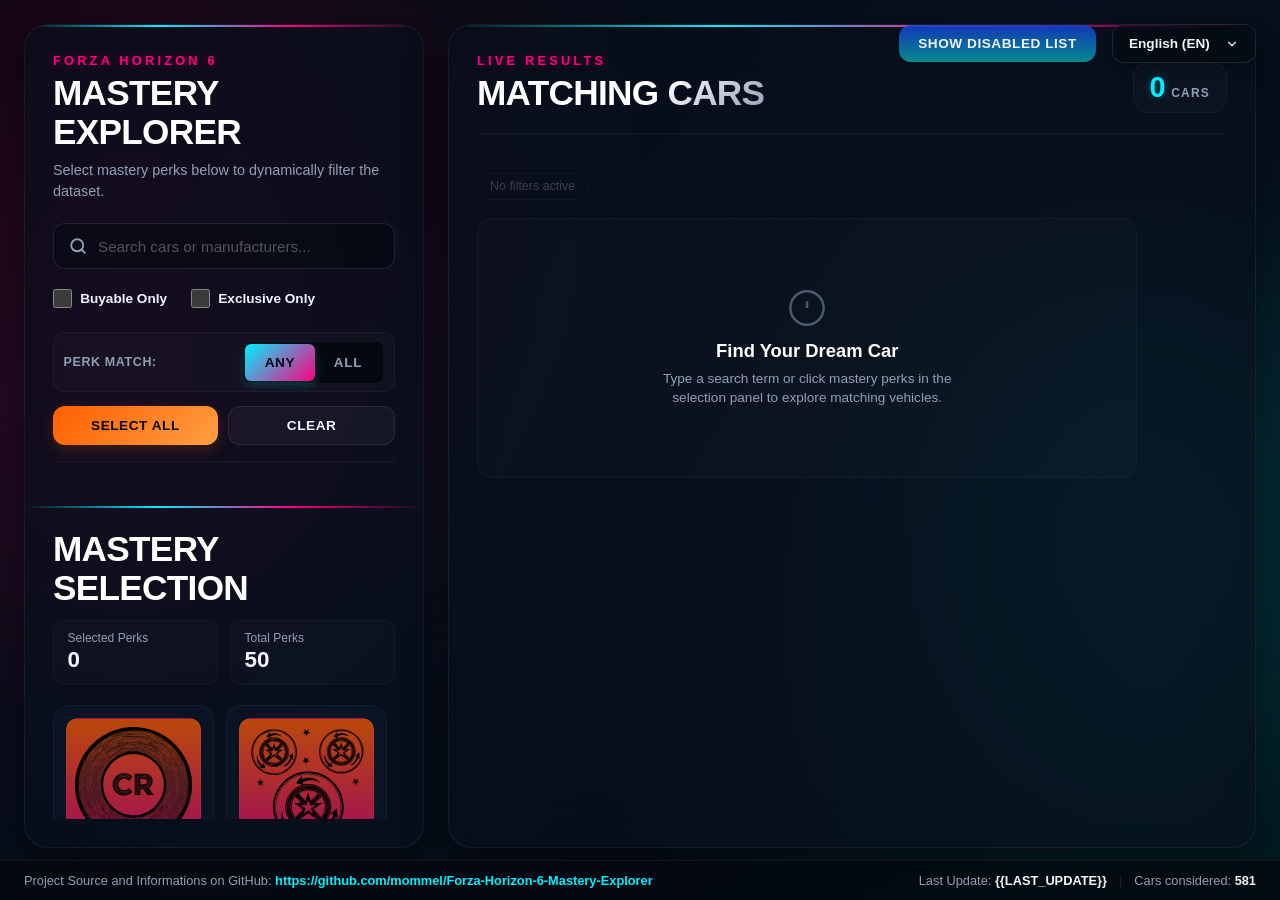
==== commit 26242a46: "adds exclusice and price tags" ====
--- a/src/index.html
+++ b/src/index.html
@@ -59,6 +59,17 @@
           <circle cx="11" cy="11" r="8"></circle>
           <line x1="21" y1="21" x2="16.65" y2="16.65"></line>
         </svg>
+      </div>
+
+      <div class="property-filters" style="display: flex; gap: 1.5rem; margin-bottom: 1.5rem;">
+        <label class="checkbox-label" style="display: flex; align-items: center; gap: 0.5rem; color: var(--text); font-family: 'Outfit', sans-serif; font-size: 0.85rem; font-weight: 600; cursor: pointer;">
+          <input type="checkbox" id="filter-buyable" style="accent-color: var(--neon-cyan); width: 1.2rem; height: 1.2rem; cursor: pointer;">
+          <span data-i18n="ui.buyableOnly">Buyable Only</span>
+        </label>
+        <label class="checkbox-label" style="display: flex; align-items: center; gap: 0.5rem; color: var(--text); font-family: 'Outfit', sans-serif; font-size: 0.85rem; font-weight: 600; cursor: pointer;">
+          <input type="checkbox" id="filter-exclusive" style="accent-color: var(--neon-pink); width: 1.2rem; height: 1.2rem; cursor: pointer;">
+          <span data-i18n="ui.exclusiveOnly">Exclusive Only</span>
+        </label>
       </div>
 
       <div class="toolbar-section">
@@ -127,7 +138,13 @@
   <template id="car-card-template">
     <article class="car-card">
       <div class="car-card-info">
-        <h3 class="car-name"></h3>
+        <h3 class="car-name">
+          <span class="name-text"></span>
+          <span class="exclusive-badge" style="display: none;">Exclusive</span>
+        </h3>
+        <div class="car-price-container" style="display: none;">
+          <span class="car-price-value"></span> <span class="car-price-currency" data-i18n="ui.cr">CR</span>
+        </div>
         <div class="car-year"></div>
       </div>
       <div class="car-masteries-container">
--- a/src/styles.css
+++ b/src/styles.css
@@ -1451,4 +1451,42 @@
     left: -1.25rem;
     right: -1.25rem;
   }
-}+}
+/* Custom Fields */
+.car-card-info h3 {
+  display: flex;
+  align-items: center;
+  flex-wrap: wrap;
+  gap: 0.5rem;
+}
+
+.exclusive-badge {
+  font-family: 'Outfit', sans-serif;
+  font-size: 0.7rem;
+  font-weight: 800;
+  text-transform: uppercase;
+  color: #fff;
+  background: linear-gradient(135deg, var(--neon-pink), #ff3366);
+  padding: 0.2rem 0.5rem;
+  border-radius: var(--radius-sm);
+  box-shadow: 0 2px 8px rgba(255, 0, 127, 0.4);
+  cursor: help;
+}
+
+.car-price-container {
+  display: flex;
+  align-items: baseline;
+  gap: 0.3rem;
+  margin-top: 0.4rem;
+  font-family: 'Outfit', sans-serif;
+  font-size: 1rem;
+  font-weight: 700;
+  color: var(--neon-cyan);
+}
+
+.car-price-currency {
+  font-size: 0.75rem;
+  font-weight: 800;
+  color: var(--muted);
+}
+
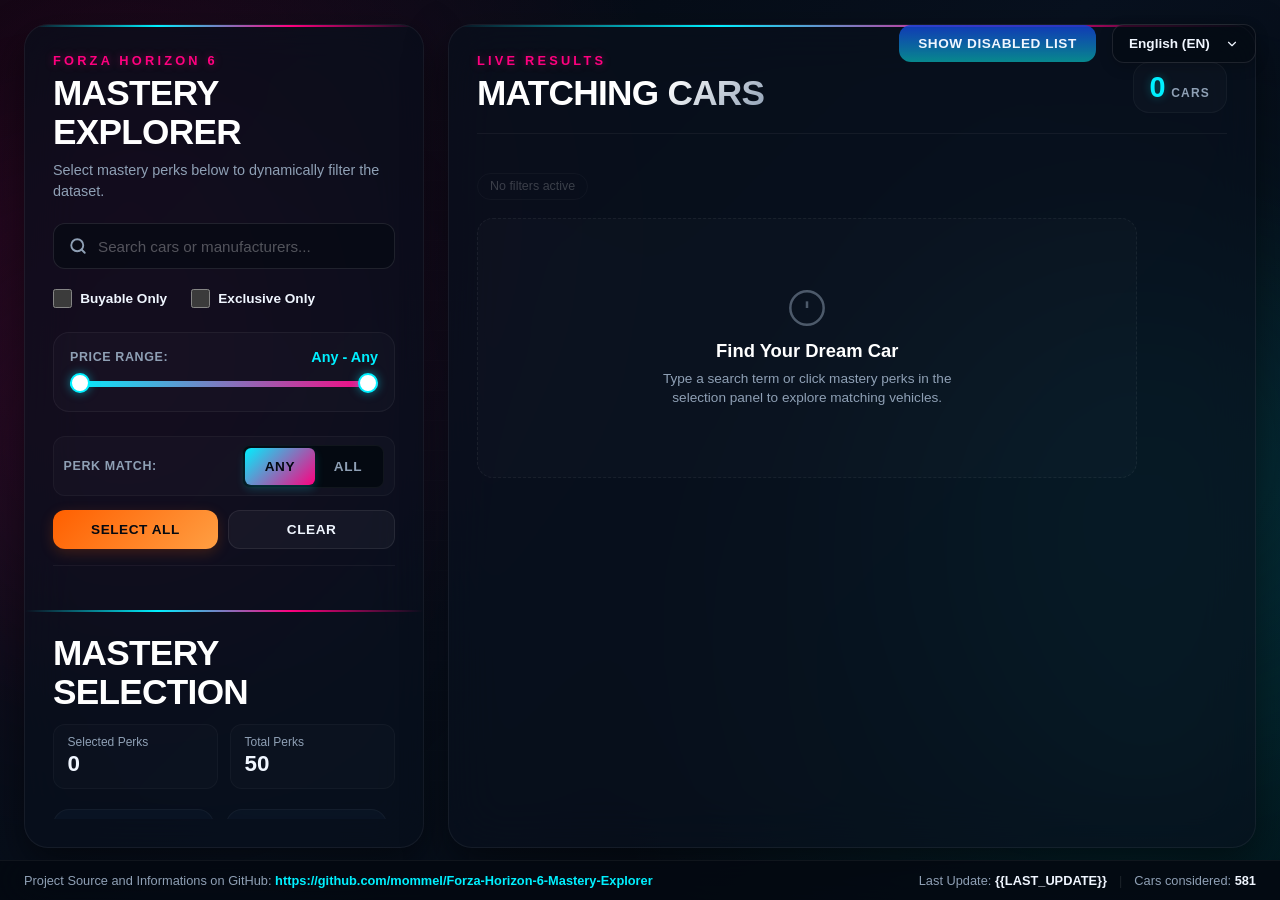
==== commit faaa3b8d: "add credits range finder" ====
--- a/src/index.html
+++ b/src/index.html
@@ -70,6 +70,21 @@
           <input type="checkbox" id="filter-exclusive" style="accent-color: var(--neon-pink); width: 1.2rem; height: 1.2rem; cursor: pointer;">
           <span data-i18n="ui.exclusiveOnly">Exclusive Only</span>
         </label>
+      </div>
+
+      <div class="price-range-container">
+        <div class="price-range-header">
+          <span class="mode-label" data-i18n="ui.priceRange">Price Range:</span>
+          <span class="price-range-display">
+            <span id="price-min-display">Any</span> - <span id="price-max-display">Any</span>
+          </span>
+        </div>
+        <div class="dual-slider">
+          <div class="slider-track"></div>
+          <div class="slider-active-track" id="slider-active-track"></div>
+          <input type="range" id="price-min" min="0" max="100" value="0">
+          <input type="range" id="price-max" min="0" max="100" value="100">
+        </div>
       </div>
 
       <div class="toolbar-section">
--- a/src/styles.css
+++ b/src/styles.css
@@ -1490,3 +1490,98 @@
   color: var(--muted);
 }
 
+
+/* Price Range Slider */
+.price-range-container {
+  margin-bottom: 1.5rem;
+  padding: 1rem;
+  background: rgba(255, 255, 255, 0.02);
+  border: 1px solid rgba(255, 255, 255, 0.05);
+  border-radius: var(--radius-lg);
+}
+
+.price-range-header {
+  display: flex;
+  justify-content: space-between;
+  align-items: center;
+  margin-bottom: 1rem;
+}
+
+.price-range-display {
+  font-family: 'Outfit', sans-serif;
+  font-size: 0.9rem;
+  font-weight: 700;
+  color: var(--neon-cyan);
+}
+
+.dual-slider {
+  position: relative;
+  height: 6px;
+  width: 100%;
+  margin: 1rem 0 0.5rem;
+}
+
+.slider-track {
+  position: absolute;
+  top: 0;
+  left: 0;
+  right: 0;
+  height: 100%;
+  background: rgba(255, 255, 255, 0.1);
+  border-radius: 3px;
+}
+
+.slider-active-track {
+  position: absolute;
+  top: 0;
+  bottom: 0;
+  background: linear-gradient(90deg, var(--neon-cyan), var(--neon-pink));
+  border-radius: 3px;
+  z-index: 1;
+}
+
+.dual-slider input[type='range'] {
+  position: absolute;
+  top: -8px; /* adjust for thumb height */
+  left: 0;
+  width: 100%;
+  appearance: none;
+  background: none;
+  pointer-events: none;
+  z-index: 2;
+  margin: 0;
+}
+
+.dual-slider input[type='range']::-webkit-slider-thumb {
+  pointer-events: auto;
+  appearance: none;
+  width: 20px;
+  height: 20px;
+  border-radius: 50%;
+  background: #fff;
+  border: 2px solid var(--neon-cyan);
+  box-shadow: 0 0 10px rgba(0, 240, 255, 0.5);
+  cursor: pointer;
+  transition: transform 0.1s ease;
+}
+
+.dual-slider input[type='range']::-webkit-slider-thumb:hover {
+  transform: scale(1.2);
+}
+
+.dual-slider input[type='range']::-moz-range-thumb {
+  pointer-events: auto;
+  width: 20px;
+  height: 20px;
+  border-radius: 50%;
+  background: #fff;
+  border: 2px solid var(--neon-cyan);
+  box-shadow: 0 0 10px rgba(0, 240, 255, 0.5);
+  cursor: pointer;
+  transition: transform 0.1s ease;
+}
+
+.dual-slider input[type='range']::-moz-range-thumb:hover {
+  transform: scale(1.2);
+}
+
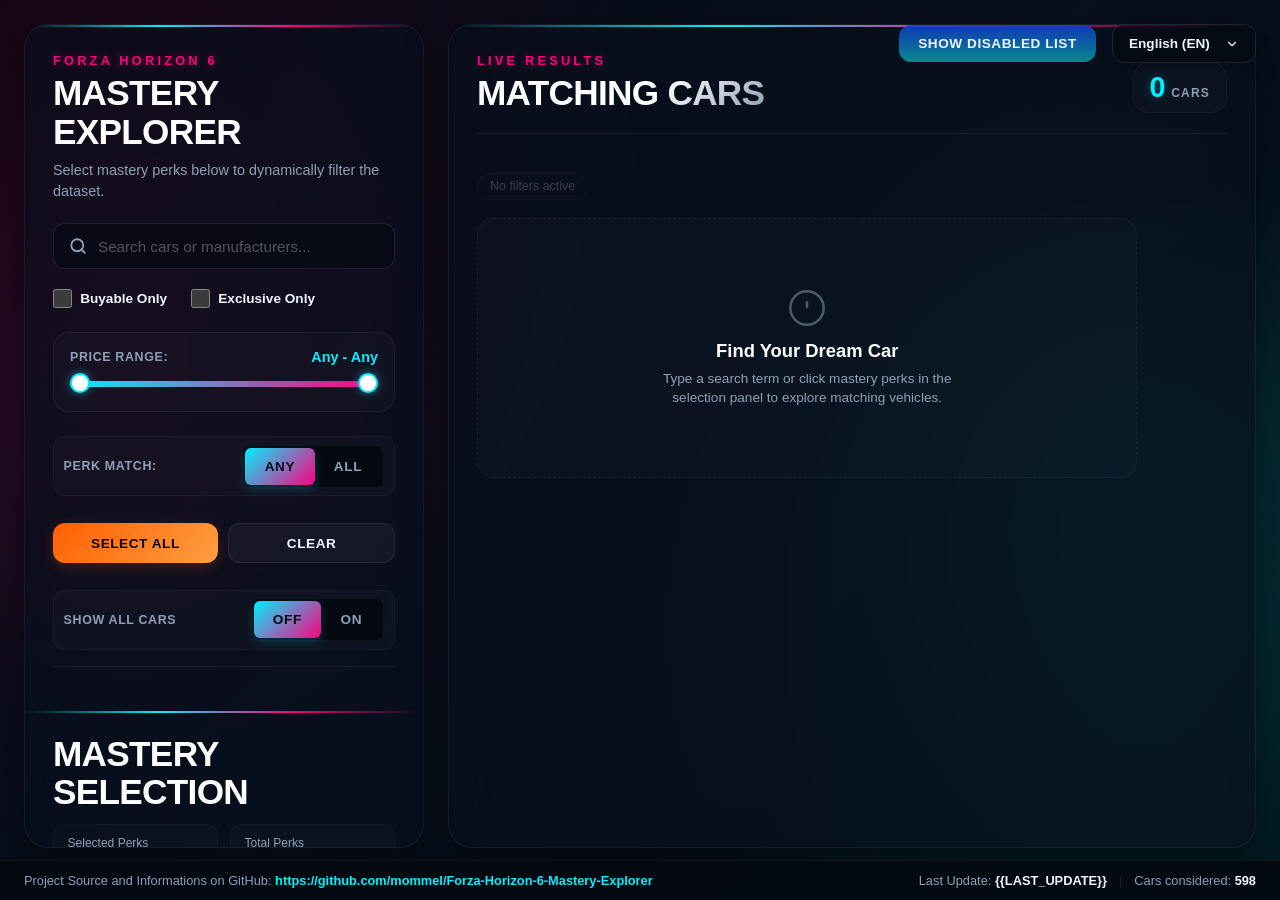
==== commit 604a51bf: "feat: implement show all cars switch" ====
--- a/src/index.html
+++ b/src/index.html
@@ -88,7 +88,7 @@
       </div>
 
       <div class="toolbar-section">
-        <div class="filter-mode-container">
+        <div class="filter-mode-container" id="perk-match-container">
           <span class="mode-label" data-i18n="ui.perkMatch">Perk Match:</span>
           <div class="toggle-group" role="radiogroup" aria-label="Filter match mode">
             <button id="mode-any" class="toggle-button active" type="button" role="radio" aria-checked="true"
@@ -97,10 +97,19 @@
               data-i18n="ui.modeAll">ALL</button>
           </div>
         </div>
-        <div class="selection-toolbar">
+        <div class="selection-toolbar" style="margin-top: 0.85rem;">
           <button id="select-all" class="toolbar-button" type="button" data-i18n="ui.selectAll">Select All</button>
           <button id="clear-all" class="toolbar-button toolbar-button-secondary" type="button"
             data-i18n="ui.clearAll">Clear</button>
+        </div>
+        <div class="filter-mode-container" style="margin-top: 0.85rem;">
+          <span class="mode-label" data-i18n="ui.showAllCars">Show All Cars:</span>
+          <div class="toggle-group" role="radiogroup" aria-label="Show all cars mode">
+            <button id="show-all-cars-off" class="toggle-button active" type="button" role="radio" aria-checked="true"
+              data-i18n="ui.modeOff">OFF</button>
+            <button id="show-all-cars-on" class="toggle-button" type="button" role="radio" aria-checked="false"
+              data-i18n="ui.modeOn">ON</button>
+          </div>
         </div>
       </div>
 
--- a/src/styles.css
+++ b/src/styles.css
@@ -1585,3 +1585,63 @@
   transform: scale(1.2);
 }
 
+
+/* Custom eyecandy toggle switch */
+.custom-switch {
+  position: relative;
+  display: inline-block;
+  width: 44px;
+  height: 22px;
+}
+
+.custom-switch input {
+  opacity: 0;
+  width: 0;
+  height: 0;
+}
+
+.custom-slider {
+  position: absolute;
+  cursor: pointer;
+  top: 0; left: 0; right: 0; bottom: 0;
+  background-color: rgba(255, 255, 255, 0.1);
+  transition: .4s;
+  border-radius: 24px;
+  border: 1px solid rgba(255, 255, 255, 0.2);
+}
+
+.custom-slider:before {
+  position: absolute;
+  content: "";
+  height: 16px;
+  width: 16px;
+  left: 2px;
+  bottom: 2px;
+  background-color: var(--muted);
+  transition: .4s;
+  border-radius: 50%;
+}
+
+input:checked + .custom-slider {
+  background: linear-gradient(135deg, var(--neon-cyan), var(--neon-pink));
+  border-color: transparent;
+  box-shadow: 0 0 10px rgba(0, 240, 255, 0.4);
+}
+
+input:checked + .custom-slider:before {
+  transform: translateX(22px);
+  background-color: #fff;
+  box-shadow: 0 0 8px rgba(255, 255, 255, 0.8);
+}
+
+/* Disabled Controls State */
+.controls-disabled {
+  opacity: 0.3 !important;
+  filter: grayscale(100%) !important;
+  pointer-events: none !important;
+  cursor: not-allowed !important;
+}
+
+.controls-disabled * {
+  pointer-events: none !important;
+}
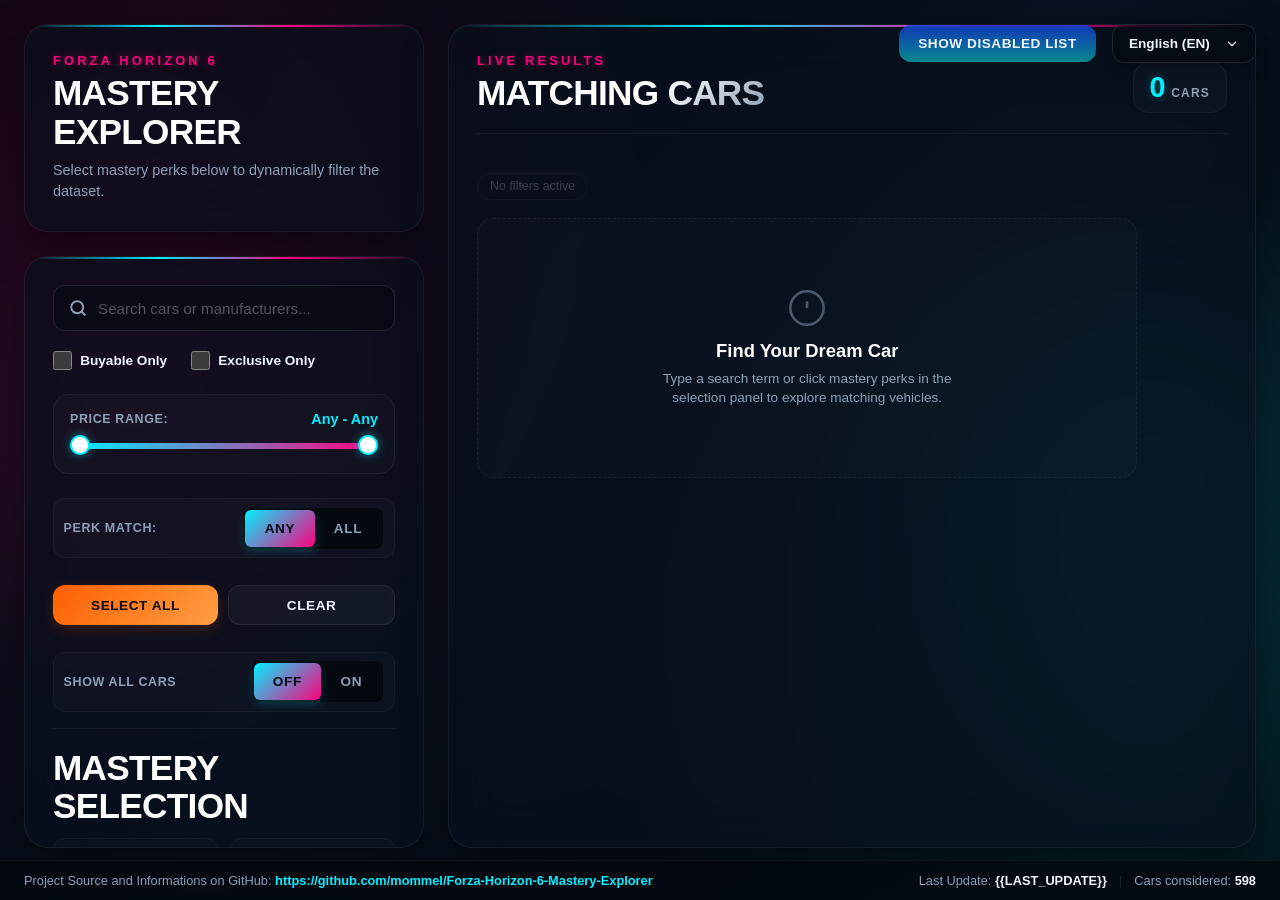
==== commit 90086257: "refactor: improve responsive layout and mobile display logic with dedicated stylesheets and grid adj" ====
--- a/src/index.html
+++ b/src/index.html
@@ -5,6 +5,33 @@
   <meta charset="UTF-8">
   <meta name="viewport" content="width=device-width, initial-scale=1.0">
   <title data-i18n="ui.appTitle">Forza Horizon 6 Mastery Explorer</title>
+  <script>
+    (function () {
+      var isMobileUA = /Mobi|Android|iPhone|iPad|iPod/i.test(navigator.userAgent);
+      var isMobilePage = window.location.pathname.indexOf('index_mobile.html') !== -1;
+
+      var searchParams = new URLSearchParams(window.location.search);
+      if (searchParams.has('forceDesktop')) {
+        sessionStorage.setItem('forceMode', 'desktop');
+      } else if (searchParams.has('forceMobile')) {
+        sessionStorage.setItem('forceMode', 'mobile');
+      }
+      var forceMode = sessionStorage.getItem('forceMode');
+
+      if (isMobileUA && !isMobilePage && forceMode !== 'desktop') {
+        var newUrl = window.location.pathname;
+        if (newUrl.indexOf('index.html') !== -1) {
+          newUrl = newUrl.replace('index.html', 'index_mobile.html');
+        } else {
+          newUrl = newUrl + (newUrl.endsWith('/') ? '' : '/') + 'index_mobile.html';
+        }
+        window.location.replace(newUrl + window.location.search);
+      } else if (!isMobileUA && isMobilePage && forceMode !== 'mobile') {
+        var newUrl = window.location.pathname.replace('index_mobile.html', 'index.html');
+        window.location.replace(newUrl + window.location.search);
+      }
+    })();
+  </script>
   <link rel="stylesheet" href="./styles.css">
 </head>
 
@@ -13,7 +40,8 @@
   <div class="background-glow background-glow-right"></div>
 
   <button id="burger-menu-toggle" class="burger-menu-toggle" aria-label="Toggle menu" style="display: none;">
-    <svg viewBox="0 0 24 24" width="24" height="24" stroke="currentColor" stroke-width="2" fill="none" stroke-linecap="round" stroke-linejoin="round">
+    <svg viewBox="0 0 24 24" width="24" height="24" stroke="currentColor" stroke-width="2" fill="none"
+      stroke-linecap="round" stroke-linejoin="round">
       <line x1="3" y1="12" x2="21" y2="12"></line>
       <line x1="3" y1="6" x2="21" y2="6"></line>
       <line x1="3" y1="18" x2="21" y2="18"></line>
@@ -26,11 +54,17 @@
       <h2 data-i18n="ui.menuTitle" style="font-size: 1.5rem; margin: 0;">Menu</h2>
       <button id="close-drawer" class="close-drawer-btn" aria-label="Close menu">&times;</button>
     </div>
+    <div style="padding: 1rem 1.5rem 0; margin-bottom: -0.5rem;">
+      <a id="drawer-version-btn" href="#" class="toolbar-button-secondary"
+        style="display: flex; width: 100%; justify-content: center; text-decoration: none; padding: 0.8rem; font-family: 'Outfit', sans-serif;">Switch
+        Version</a>
+    </div>
     <div id="drawer-content" class="drawer-content"></div>
   </aside>
 
   <div class="language-select-container">
-    <button id="show-disabled-list" class="button-show-disabled-list toolbar-button-secondary" data-i18n="ui.showDisabledList">Show disabled list</button>
+    <button id="show-disabled-list" class="button-show-disabled-list toolbar-button-secondary"
+      data-i18n="ui.showDisabledList">Show disabled list</button>
     <select id="language-select" aria-label="Select language">
       <option value="en">English (EN)</option>
       <option value="de">Deutsch (DE)</option>
@@ -42,7 +76,7 @@
   </div>
 
   <main class="app-shell">
-    <section class="panel selection-panel">
+    <section class="panel head-panel">
       <div class="panel-header">
         <p class="eyebrow" data-i18n="ui.appTitle">Forza Horizon 6</p>
         <h1 data-i18n="ui.appSubtitle">Mastery Explorer</h1>
@@ -50,7 +84,8 @@
           Select mastery perks below to dynamically filter the dataset.
         </p>
       </div>
-
+    </section>
+    <section class="panel selection-panel">
       <div class="search-container">
         <input type="search" id="car-search" placeholder="Search cars or manufacturers..."
           data-i18n-placeholder="ui.searchPlaceholder" aria-label="Search cars">
@@ -62,12 +97,16 @@
       </div>
 
       <div class="property-filters" style="display: flex; gap: 1.5rem; margin-bottom: 1.5rem;">
-        <label class="checkbox-label" style="display: flex; align-items: center; gap: 0.5rem; color: var(--text); font-family: 'Outfit', sans-serif; font-size: 0.85rem; font-weight: 600; cursor: pointer;">
-          <input type="checkbox" id="filter-buyable" style="accent-color: var(--neon-cyan); width: 1.2rem; height: 1.2rem; cursor: pointer;">
+        <label class="checkbox-label"
+          style="display: flex; align-items: center; gap: 0.5rem; color: var(--text); font-family: 'Outfit', sans-serif; font-size: 0.85rem; font-weight: 600; cursor: pointer;">
+          <input type="checkbox" id="filter-buyable"
+            style="accent-color: var(--neon-cyan); width: 1.2rem; height: 1.2rem; cursor: pointer;">
           <span data-i18n="ui.buyableOnly">Buyable Only</span>
         </label>
-        <label class="checkbox-label" style="display: flex; align-items: center; gap: 0.5rem; color: var(--text); font-family: 'Outfit', sans-serif; font-size: 0.85rem; font-weight: 600; cursor: pointer;">
-          <input type="checkbox" id="filter-exclusive" style="accent-color: var(--neon-pink); width: 1.2rem; height: 1.2rem; cursor: pointer;">
+        <label class="checkbox-label"
+          style="display: flex; align-items: center; gap: 0.5rem; color: var(--text); font-family: 'Outfit', sans-serif; font-size: 0.85rem; font-weight: 600; cursor: pointer;">
+          <input type="checkbox" id="filter-exclusive"
+            style="accent-color: var(--neon-pink); width: 1.2rem; height: 1.2rem; cursor: pointer;">
           <span data-i18n="ui.exclusiveOnly">Exclusive Only</span>
         </label>
       </div>
@@ -115,16 +154,16 @@
 
       <div class="mastery-selection-header">
         <h2 class="mastery-selection-title" data-i18n="ui.masterySelection">Mastery Selection</h2>
-      <div class="selection-stats">
-        <div class="stat-chip">
-          <span class="stat-label" data-i18n="ui.selectedPerks">Selected Perks</span>
-          <strong id="active-count">0</strong>
-        </div>
-        <div class="stat-chip">
-          <span class="stat-label" data-i18n="ui.totalPerks">Total Perks</span>
-          <strong id="total-icons">0</strong>
-        </div>
-      </div>
+        <div class="selection-stats">
+          <div class="stat-chip">
+            <span class="stat-label" data-i18n="ui.selectedPerks">Selected Perks</span>
+            <strong id="active-count">0</strong>
+          </div>
+          <div class="stat-chip">
+            <span class="stat-label" data-i18n="ui.totalPerks">Total Perks</span>
+            <strong id="total-icons">0</strong>
+          </div>
+        </div>
       </div>
 
       <div id="icon-grid" class="icon-grid" aria-label="Mastery selection buttons"></div>
@@ -148,13 +187,16 @@
   </main>
 
   <div id="disabled-cars-overlay" class="panel-overlay" style="display: none;"></div>
-  <div id="disabled-cars-panel" class="panel selection-panel" style="display: none; position: fixed; top: 50%; left: 50%; transform: translate(-50%, -50%); z-index: 101; max-height: 80vh; overflow-y: auto; width: 90%; max-width: 500px; box-shadow: var(--shadow);">
-    <div class="panel-header" style="display: flex; justify-content: space-between; align-items: center; margin-bottom: 1rem;">
+  <div id="disabled-cars-panel" class="panel selection-panel"
+    style="display: none; position: fixed; top: 50%; left: 50%; transform: translate(-50%, -50%); z-index: 101; max-height: 80vh; overflow-y: auto; width: 90%; max-width: 500px; box-shadow: var(--shadow);">
+    <div class="panel-header"
+      style="display: flex; justify-content: space-between; align-items: center; margin-bottom: 1rem;">
       <div>
         <p class="eyebrow" data-i18n="ui.appTitle">Forza Horizon 6</p>
         <h2 data-i18n="ui.disabledCars" style="font-size: 1.5rem;">Disabled Cars</h2>
       </div>
-      <button id="close-disabled-list" style="background: none; border: none; color: var(--muted); font-size: 2rem; cursor: pointer; transition: color 0.2s ease;">&times;</button>
+      <button id="close-disabled-list"
+        style="background: none; border: none; color: var(--muted); font-size: 2rem; cursor: pointer; transition: color 0.2s ease;">&times;</button>
     </div>
     <div id="disabled-cars-list" style="display: flex; flex-direction: column; gap: 0.5rem;"></div>
   </div>
--- a/src/styles.css
+++ b/src/styles.css
@@ -144,12 +144,39 @@
   pointer-events: none;
 }
 
+.head-panel {
+  padding: 1.75rem;
+  height: auto;
+}
+
+.head-panel .panel-header {
+  margin-bottom: 0;
+}
+
 .selection-panel {
   padding: 1.75rem;
 }
 
 .output-panel {
   padding: 1.75rem 1.75rem 1.5rem 1.75rem;
+}
+
+@media (min-width: 981px) {
+  .app-shell {
+    grid-template-rows: auto minmax(0, 1fr);
+  }
+  .head-panel {
+    grid-column: 1;
+    grid-row: 1;
+  }
+  .selection-panel {
+    grid-column: 1;
+    grid-row: 2;
+  }
+  .output-panel {
+    grid-column: 2;
+    grid-row: 1 / span 2;
+  }
 }
 
 /* Typography */
@@ -1110,7 +1137,9 @@
 /* --- Mobile Improvements --- */
 
 /* Touch Action & Hover Fixes */
-.icon-button, .mastery-slot.occupied, .filter-chip {
+.icon-button,
+.mastery-slot.occupied,
+.filter-chip {
   touch-action: manipulation;
 }
 
@@ -1120,16 +1149,19 @@
     background: var(--bg-card);
     box-shadow: none;
   }
+
   .icon-button:hover::before {
     border-color: transparent;
   }
+
   .icon-button:hover img {
     transform: none;
   }
+
   .icon-button:active {
     transform: scale(0.96);
   }
-  
+
   .mastery-slot.occupied:hover {
     transform: none;
     background: rgba(255, 255, 255, 0.85);
@@ -1137,11 +1169,13 @@
     box-shadow: inset 0 1px 2px rgba(255, 255, 255, 0.5), 0 2px 4px rgba(0, 0, 0, 0.1);
     z-index: 1;
   }
+
   .mastery-slot.occupied.active:hover {
     background: #ffd8c2;
     border-color: var(--neon-orange);
     box-shadow: 0 0 12px rgba(255, 95, 0, 0.4), inset 0 1px 2px rgba(255, 255, 255, 0.6);
   }
+
   .mastery-slot.occupied:active {
     transform: scale(0.92);
   }
@@ -1150,19 +1184,10 @@
 /* Mastery Selection Title */
 .mastery-selection-header {
   position: relative;
-  margin-top: 1.5rem;
-  padding-top: 1.5rem;
-}
-.mastery-selection-header::before {
-  content: "";
-  position: absolute;
-  top: 0;
-  left: -1.75rem;
-  right: -1.75rem;
-  height: 2px;
-  background: linear-gradient(90deg, transparent, var(--neon-cyan), var(--neon-pink), transparent);
-  pointer-events: none;
-}
+  margin-top: 0;
+  padding-top: 0;
+}
+
 .mastery-selection-title {
   margin-bottom: 0.75rem;
 }
@@ -1171,16 +1196,18 @@
 .burger-menu-toggle {
   display: none !important;
 }
+
 .drawer-overlay {
   display: none !important;
 }
+
 .mobile-drawer {
   display: none !important;
 }
 
 /* Mobile Layout Overrides */
 @media (max-width: 980px) {
-  
+
   .app-shell {
     position: absolute;
     top: 0;
@@ -1191,7 +1218,7 @@
     gap: 0;
     overflow: hidden;
   }
-  
+
   .burger-menu-toggle {
     display: flex !important;
     position: fixed;
@@ -1207,24 +1234,25 @@
     box-shadow: var(--shadow);
     backdrop-filter: blur(10px);
   }
-  
+
   /* Mobile Drawer */
   .drawer-overlay {
     display: block !important;
     position: fixed;
     inset: 0;
-    background: rgba(0,0,0,0.7);
+    background: rgba(0, 0, 0, 0.7);
     backdrop-filter: blur(5px);
     z-index: 105;
     opacity: 0;
     pointer-events: none;
     transition: opacity 0.3s ease;
   }
+
   .drawer-overlay.open {
     opacity: 1;
     pointer-events: auto;
   }
-  
+
   .mobile-drawer {
     display: flex !important;
     flex-direction: column;
@@ -1242,10 +1270,11 @@
     box-shadow: var(--shadow);
     backdrop-filter: blur(25px);
   }
+
   .mobile-drawer.open {
     transform: translateX(0);
   }
-  
+
   .drawer-header {
     display: flex;
     justify-content: space-between;
@@ -1253,6 +1282,7 @@
     padding: 1.5rem;
     border-bottom: 1px solid rgba(255, 255, 255, 0.05);
   }
+
   .close-drawer-btn {
     background: none;
     border: none;
@@ -1261,6 +1291,7 @@
     cursor: pointer;
     line-height: 1;
   }
+
   .drawer-content {
     flex: 1;
     overflow-y: auto;
@@ -1269,6 +1300,7 @@
     flex-direction: column;
     gap: 1.5rem;
   }
+
   .drawer-content .language-select-container {
     position: relative;
     top: 0;
@@ -1278,9 +1310,11 @@
     gap: 1rem;
     margin-bottom: 1rem;
   }
+
   .drawer-content .language-select-container select {
     width: 100%;
   }
+
   .drawer-content .app-footer {
     background: transparent;
     border: none;
@@ -1290,15 +1324,17 @@
     text-align: left;
     margin-top: auto;
   }
+
   .drawer-content .footer-right {
     flex-direction: column;
     align-items: flex-start;
     gap: 0.5rem;
   }
+
   .drawer-content .footer-separator {
     display: none;
   }
-  
+
   /* Accordion Panel Layout */
   .panel {
     border-radius: 0;
@@ -1307,57 +1343,72 @@
     border-bottom: 1px solid rgba(255, 255, 255, 0.1);
     transition: all 0.3s ease;
   }
-  
+
   /* Collapsed panel state */
   .panel.mobile-collapsed {
     flex: none;
     cursor: pointer;
     background: rgba(8, 16, 28, 0.9);
   }
-  
+
+  .head-panel {
+    height: auto !important;
+    padding: 1.25rem;
+    overflow-y: visible;
+    min-height: 0;
+  }
+
   /* Output Panel Collapsed */
   .output-panel.mobile-collapsed {
     height: auto !important;
     min-height: 0;
     overflow: hidden;
   }
+
   .output-panel.mobile-collapsed .panel-header {
     margin-bottom: 0;
     padding-top: 2rem;
   }
+
   .output-panel.mobile-collapsed .panel-copy,
   .output-panel.mobile-collapsed #results,
   #active-filters {
     display: none !important;
   }
-  
+
   /* Selection Panel Collapsed */
   .selection-panel.mobile-collapsed {
     height: auto !important;
     min-height: 0;
-  }
+    padding-bottom: 0.1rem !important;
+  }
+
   .selection-panel.mobile-collapsed .selection-stats,
+  .selection-panel.mobile-collapsed .property-filters,
+  .selection-panel.mobile-collapsed .price-range-container,
   .selection-panel.mobile-collapsed #icon-grid {
-    display: none;
-  }
+    display: none !important;
+  }
+
   .selection-panel.mobile-collapsed .mastery-selection-header {
     margin-bottom: 0;
     padding-bottom: 1.5rem;
   }
-  
+
+
   /* Expanded panel state */
   .panel.mobile-expanded {
     flex: 1;
     overflow-y: auto;
   }
-  
+
   /* Grid sizing */
   .icon-grid {
     grid-template-columns: repeat(3, 1fr) !important;
     max-height: none;
     overflow-y: visible;
   }
-  
+
   .results-grid {
     grid-template-columns: minmax(0, 1fr) !important;
     max-height: none;
@@ -1366,7 +1417,7 @@
     padding-right: 0 !important;
     width: 100%;
   }
-  
+
   .car-card {
     width: 100%;
     max-width: 100%;
@@ -1374,16 +1425,17 @@
     box-sizing: border-box;
     min-width: 0;
   }
-  
+
   .car-card-info {
     min-width: 0;
   }
-  
+
   .car-name {
-    white-space: normal !important; /* Allow wrapping so it doesn't force width */
+    white-space: normal !important;
+    /* Allow wrapping so it doesn't force width */
     word-break: break-word;
   }
-  
+
   .car-masteries-container {
     width: 100%;
     min-width: 0;
@@ -1415,7 +1467,7 @@
     position: relative;
     cursor: pointer;
   }
-  
+
   /* Show extend icon ONLY when collapsed */
   .selection-panel.mobile-collapsed .mastery-selection-header::after {
     content: "";
@@ -1452,6 +1504,7 @@
     right: -1.25rem;
   }
 }
+
 /* Custom Fields */
 .car-card-info h3 {
   display: flex;
@@ -1542,7 +1595,8 @@
 
 .dual-slider input[type='range'] {
   position: absolute;
-  top: -8px; /* adjust for thumb height */
+  top: -8px;
+  /* adjust for thumb height */
   left: 0;
   width: 100%;
   appearance: none;
@@ -1603,7 +1657,10 @@
 .custom-slider {
   position: absolute;
   cursor: pointer;
-  top: 0; left: 0; right: 0; bottom: 0;
+  top: 0;
+  left: 0;
+  right: 0;
+  bottom: 0;
   background-color: rgba(255, 255, 255, 0.1);
   transition: .4s;
   border-radius: 24px;
@@ -1622,13 +1679,13 @@
   border-radius: 50%;
 }
 
-input:checked + .custom-slider {
+input:checked+.custom-slider {
   background: linear-gradient(135deg, var(--neon-cyan), var(--neon-pink));
   border-color: transparent;
   box-shadow: 0 0 10px rgba(0, 240, 255, 0.4);
 }
 
-input:checked + .custom-slider:before {
+input:checked+.custom-slider:before {
   transform: translateX(22px);
   background-color: #fff;
   box-shadow: 0 0 8px rgba(255, 255, 255, 0.8);
@@ -1644,4 +1701,4 @@
 
 .controls-disabled * {
   pointer-events: none !important;
-}
+}
